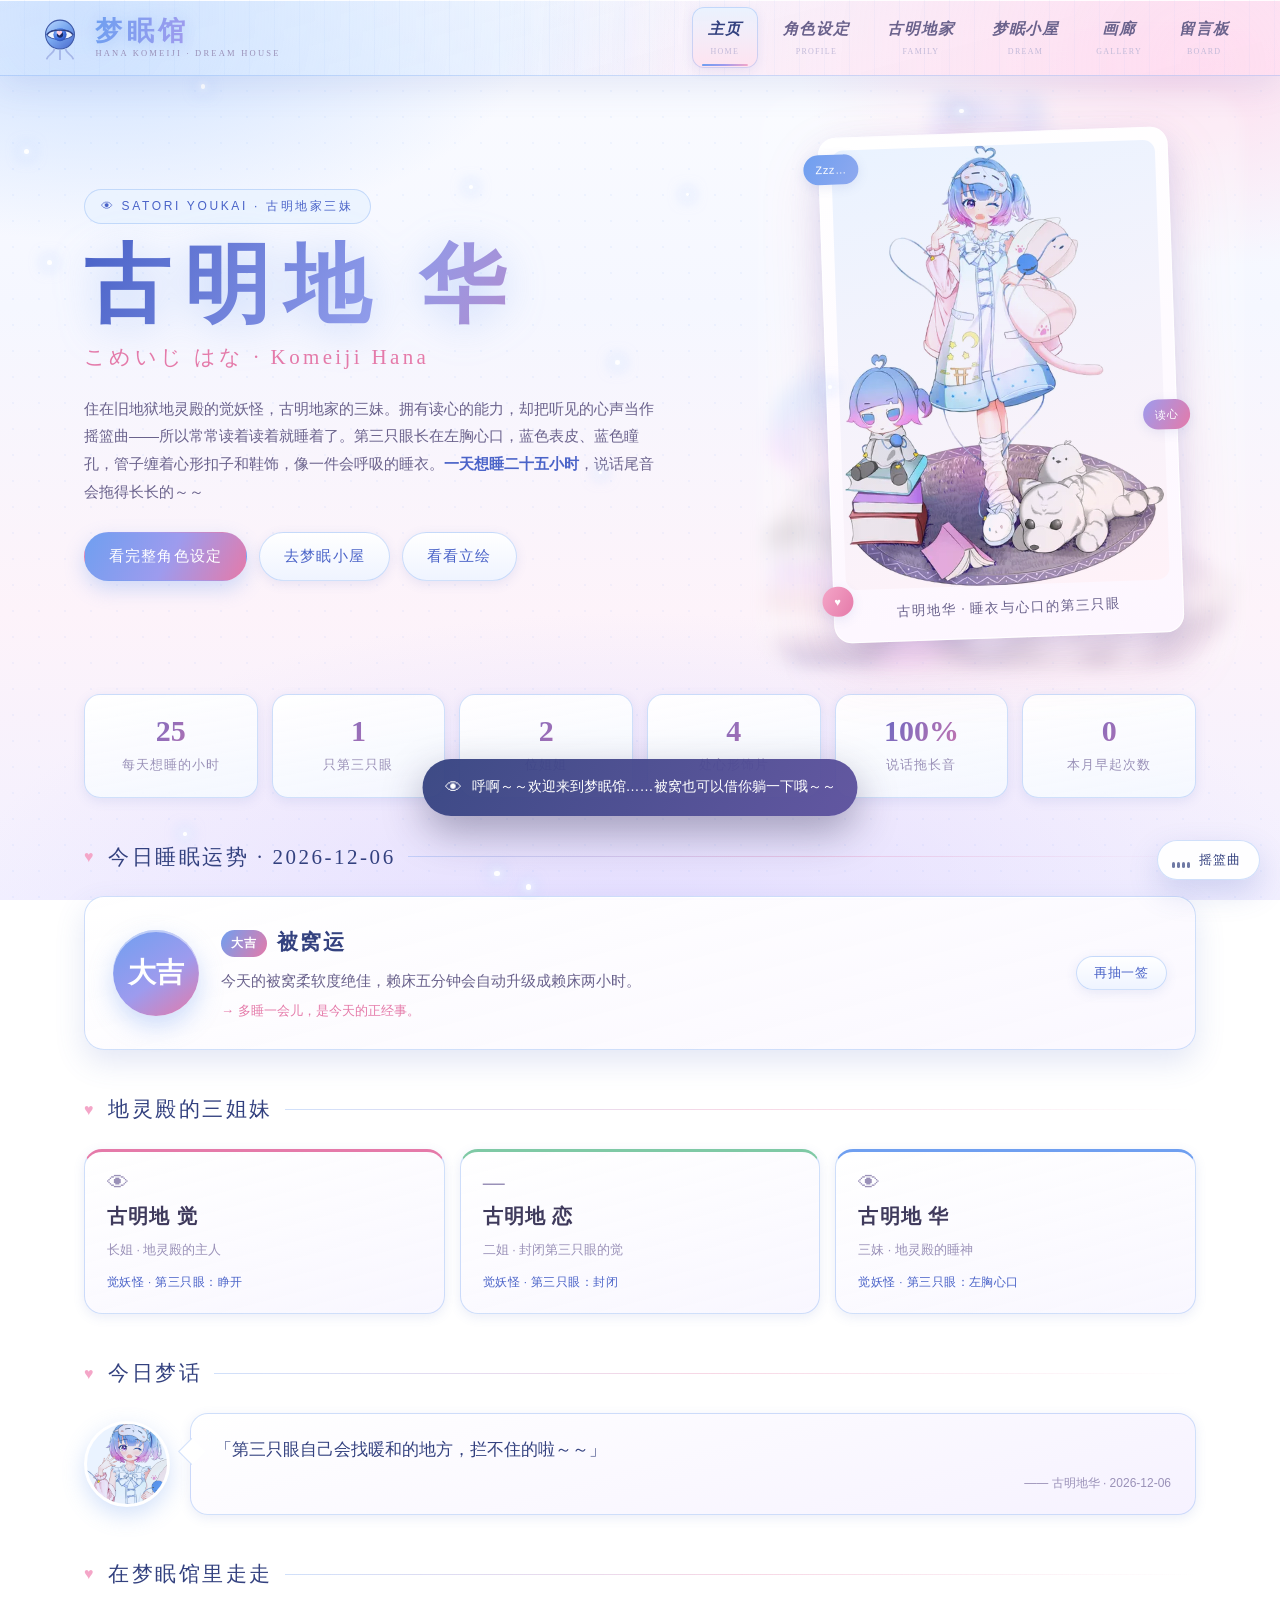
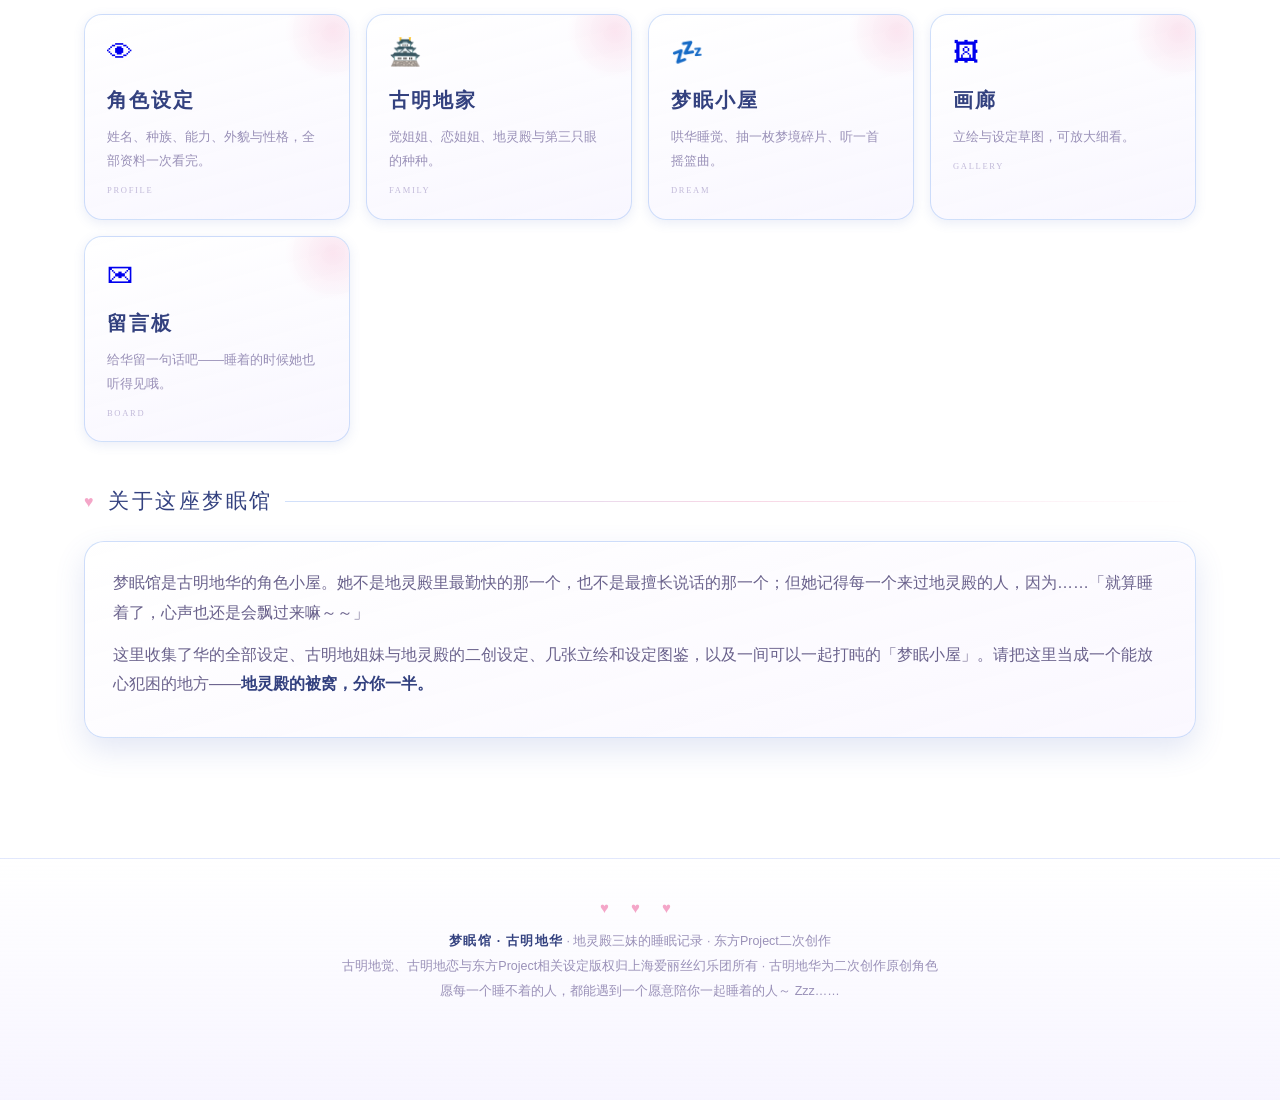
==== index.html @ b23dd714 "部署 梦眠馆 · 古明地华（2026-09-18 01:42:08）" ====
<!DOCTYPE html>
<html lang="zh-CN">
<head>
<meta charset="UTF-8">
<meta name="viewport" content="width=device-width, initial-scale=1.0">
<title>梦眠馆 · 古明地华 | 古明地家三妹的角色小屋</title>
<meta name="description" content="东方Project二次创作 · 古明地华（古明地華 / Komeiji Hana）的角色网站：睡不醒的觉妖怪三妹，读心能力者，第三只眼长在左胸心口。角色设定、古明地姐妹、梦眠小屋、立绘与画廊。">
<meta name="keywords" content="古明地华,古明地華,Komeiji Hana,こめいじ はな,东方Project,古明地觉,古明地恋,地灵殿,觉妖怪,读心,第三只眼,梦眠馆">
<meta property="og:type" content="website">
<meta property="og:site_name" content="梦眠馆 · 古明地华">
<meta property="og:title" content="梦眠馆 · 古明地华 | 睡不醒的觉妖怪三妹">
<meta property="og:description" content="呼啊～～……再睡五分钟嘛～～ 古明地家三妹古明地华的角色小屋，欢迎来一起补觉。">
<meta property="og:image" content="assets/og-cover.png">
<meta name="theme-color" content="#8fb7f5">
<link rel="icon" href="favicon.svg" type="image/svg+xml">
<link rel="alternate icon" href="assets/favicon.png" type="image/png">
<link rel="apple-touch-icon" href="assets/apple-touch-icon.png">
<link rel="stylesheet" href="css/style.css">
</head>
<body>
<div id="fx" aria-hidden="true"></div>

<!-- ================= 顶栏 ================= -->
<header class="hd">
  <a class="hd-brand" href="#/">
    <svg class="hd-eye" viewBox="0 0 64 64" aria-hidden="true">
      <defs>
        <linearGradient id="hdBall" x1="0" y1="0" x2=".85" y2="1">
          <stop offset="0" stop-color="#bcd9ff"/><stop offset=".5" stop-color="#79a8f0"/><stop offset="1" stop-color="#4f6fd0"/>
        </linearGradient>
        <radialGradient id="hdIris" cx=".38" cy=".34" r=".85">
          <stop offset="0" stop-color="#8fc0ff"/><stop offset=".55" stop-color="#3f6fe0"/><stop offset="1" stop-color="#24409a"/>
        </radialGradient>
      </defs>
      <circle cx="32" cy="27" r="21" fill="url(#hdBall)" stroke="#3f5aa8" stroke-width="1.6"/>
      <path d="M12.5 27C18 17.5 46 17.5 51.5 27 46 36.5 18 36.5 12.5 27Z" fill="#eef5ff" stroke="#3f5aa8" stroke-width="1.5"/>
      <circle cx="32" cy="27" r="9.6" fill="url(#hdIris)"/>
      <circle cx="32" cy="27" r="4.6" fill="#182a66"/>
      <path d="M27.4 22.4c1.3-2 3.7-1.1 3.7.7 0-1.8 2.4-2.7 3.7-.7 1.3 2.1-2.2 4.9-3.7 5.9-1.5-1-5-3.8-3.7-5.9z" fill="#ffd0e4"/>
      <path d="M14 26.4C19.5 18.6 44.5 18.6 50 26.4" fill="none" stroke="#2f3f80" stroke-width="2.1" stroke-linecap="round"/>
      <path d="M24 48c-2 8-9 8-11 14M32 50c0 8 0 10 0 14M40 48c2 8 9 8 11 14" fill="none" stroke="#a5b6e8" stroke-width="2.6" stroke-linecap="round"/>
    </svg>
    <span class="hd-title">
      <span class="hd-name">梦眠馆</span>
      <span class="hd-eng">HANA KOMEIJI · DREAM HOUSE</span>
    </span>
  </a>
  <nav class="hd-nav" id="nav">
    <a href="#/" data-r="home"><span class="n-zh">主页</span><span class="n-en">HOME</span></a>
    <a href="#/profile" data-r="profile"><span class="n-zh">角色设定</span><span class="n-en">PROFILE</span></a>
    <a href="#/family" data-r="family"><span class="n-zh">古明地家</span><span class="n-en">FAMILY</span></a>
    <a href="#/dream" data-r="dream"><span class="n-zh">梦眠小屋</span><span class="n-en">DREAM</span></a>
    <a href="#/gallery" data-r="gallery"><span class="n-zh">画廊</span><span class="n-en">GALLERY</span></a>
    <a href="#/board" data-r="board"><span class="n-zh">留言板</span><span class="n-en">BOARD</span></a>
  </nav>
</header>

<!-- ================= 页面 ================= -->
<main class="wrap">
  <noscript>
    <div class="noscript card">
      <h2>梦眠馆 · 古明地华</h2>
      <p>这个网站的页面是用 JavaScript 渲染的，请打开浏览器的 JavaScript 后再来玩。</p>
      <p><b>古明地 华</b>（こめいじ はな · Komeiji Hana）——住在旧地狱地灵殿的觉妖怪，古明地家的三妹。
        种族：觉；能力：读心；第三只眼长在左胸心口，蓝色表皮、蓝色瞳孔；
        性格天然呆、慵懒，说话会拉很长的音～；爱好是睡觉，理想是每天都能睡觉。</p>
      <p>Zzz……网页睡着了，也请把 JavaScript 叫醒它一下～～</p>
    </div>
  </noscript>
  <section class="page" id="pg-home"></section>
  <section class="page" id="pg-profile"></section>
  <section class="page" id="pg-family"></section>
  <section class="page" id="pg-dream"></section>
  <section class="page" id="pg-gallery"></section>
  <section class="page" id="pg-board"></section>
</main>

<!-- ================= 摇篮曲开关 ================= -->
<button class="music-btn" id="music-btn" type="button" aria-label="播放／暂停摇篮曲" title="摇篮曲：给华和华的同好">
  <span class="mb-bars" aria-hidden="true"><i></i><i></i><i></i><i></i></span>
  <span class="mb-txt">摇篮曲</span>
</button>

<!-- ================= 灯箱 ================= -->
<div class="lb" id="lb" role="dialog" aria-modal="true" aria-label="查看图片">
  <button class="lb-x" id="lb-x" aria-label="关闭">✕</button>
  <button class="lb-prev" id="lb-prev" aria-label="上一张">‹</button>
  <button class="lb-next" id="lb-next" aria-label="下一张">›</button>
  <div class="lb-box">
    <div class="lb-stage"><img id="lb-img" alt=""></div>
    <div class="lb-info">
      <b id="lb-title"></b>
      <span id="lb-tag"></span>
      <span id="lb-desc"></span>
    </div>
  </div>
</div>

<!-- ================= 页脚 ================= -->
<footer class="ft">
  <div class="ft-hearts">♥ ♥ ♥</div>
  <b>梦眠馆 · 古明地华</b> · 地灵殿三妹的睡眠记录 · 东方Project二次创作<br>
  古明地觉、古明地恋与东方Project相关设定版权归上海爱丽丝幻乐团所有 · 古明地华为二次创作原创角色<br>
  愿每一个睡不着的人，都能遇到一个愿意陪你一起睡着的人～ Zzz……
</footer>

<script src="js/data.js"></script>
<script src="js/app.js"></script>
</body>
</html>
---- css/style.css ----
/* ============================================================
   梦眠馆 · 古明地华 —— 设计系统
   蓝粉渐变 / 地底夜空 / 心形与第三只眼 / 柔软的睡眠质感
   ============================================================ */

:root {
  --blue: #6f9ff0;
  --blue-light: #cfe0ff;
  --blue-pale: #eaf3ff;
  --blue-deep: #4a63c8;
  --blue-dark: #33417f;
  --pink: #f4a6c8;
  --pink-light: #ffe2ef;
  --pink-pale: #fff2f8;
  --pink-deep: #e57aa9;
  --pink-dark: #b85687;
  --night: #2b2850;
  --night-2: #3a3468;
  --night-3: #4d4688;
  --lav: #efecff;
  --cream: #fffafd;
  --ink: #3f3a5c;
  --ink-2: #6a628c;
  --ink-3: #9a91b8;
  --ink-4: #c2bad9;
  --line: rgba(111, 159, 240, .32);
  --line-pink: rgba(229, 122, 169, .30);
  --line-soft: rgba(111, 159, 240, .16);
  --sh-s: 0 3px 12px rgba(83, 105, 190, .12);
  --sh-m: 0 12px 30px rgba(83, 105, 190, .16);
  --sh-l: 0 22px 54px rgba(83, 105, 190, .22);
  --header-h: 76px;
  --grad: linear-gradient(100deg, var(--blue) 0%, #9d9bee 48%, var(--pink) 100%);
}

* { margin: 0; padding: 0; box-sizing: border-box; }
html { scroll-behavior: smooth; }

body {
  min-height: 100vh;
  color: var(--ink);
  font-family: "Microsoft YaHei", "PingFang SC", "Hiragino Sans GB", "Noto Sans CJK SC", sans-serif;
  line-height: 1.85;
  background:
    radial-gradient(ellipse 55% 40% at 8% 2%, rgba(190, 216, 255, .78), transparent 62%),
    radial-gradient(ellipse 46% 34% at 92% 8%, rgba(255, 205, 228, .62), transparent 64%),
    radial-gradient(ellipse 72% 46% at 50% 102%, rgba(216, 206, 255, .55), transparent 74%),
    linear-gradient(180deg, #fbfcff 0%, #f5f7ff 34%, #fdf3fa 68%, #f2f0ff 100%);
  background-attachment: fixed;
  overflow-x: hidden;
}
body::before {
  content: ''; position: fixed; inset: 0; z-index: 0; pointer-events: none;
  background-image: radial-gradient(rgba(111, 159, 240, .16) 1px, transparent 1.4px);
  background-size: 26px 26px;
  opacity: .45;
}
body.locked { overflow: hidden; }

/* ---------- 背景飘浮元素 ---------- */
#fx { position: fixed; inset: 0; z-index: 6; pointer-events: none; overflow: hidden; }
#fx .fx-h, #fx .fx-z {
  position: absolute; top: -8vh; font-size: var(--s, 12px); line-height: 1;
  animation: fxFall var(--dur, 18s) linear infinite;
  animation-delay: var(--delay, 0s);
  opacity: .75;
}
#fx .fx-h { color: rgba(244, 166, 200, .75); text-shadow: 0 2px 8px rgba(229, 122, 169, .3); }
#fx .fx-z { font-family: "Comic Sans MS", "Segoe UI", cursive; color: rgba(111, 159, 240, .72); font-weight: 700; }
@keyframes fxFall {
  0% { transform: translate(0, -8vh) rotate(0deg); }
  25% { transform: translate(18px, 26vh) rotate(90deg); }
  50% { transform: translate(-14px, 54vh) rotate(180deg); }
  75% { transform: translate(16px, 80vh) rotate(270deg); }
  100% { transform: translate(0, 112vh) rotate(360deg); }
}
#fx .fx-star {
  position: absolute; width: var(--size, 3px); height: var(--size, 3px); border-radius: 50%;
  background: #fff; box-shadow: 0 0 8px 2px rgba(255, 255, 255, .8), 0 0 14px 4px rgba(180, 205, 255, .6);
  animation: twinkle var(--dur, 4s) ease-in-out infinite; animation-delay: var(--delay, 0s);
}
@keyframes twinkle { 0%, 100% { opacity: .15; transform: scale(.7); } 50% { opacity: 1; transform: scale(1.2); } }

/* ============================================================
   顶栏
   ============================================================ */
.hd {
  position: fixed; top: 0; left: 0; right: 0; z-index: 900;
  height: var(--header-h);
  display: flex; align-items: center; justify-content: space-between;
  padding: 0 clamp(16px, 3vw, 44px);
  background:
    radial-gradient(circle at 6% 20%, rgba(190, 216, 255, .75), transparent 52%),
    radial-gradient(circle at 94% 86%, rgba(255, 205, 232, .55), transparent 58%),
    linear-gradient(165deg, rgba(255, 255, 255, .96), rgba(246, 249, 255, .93) 45%, rgba(255, 240, 249, .94));
  backdrop-filter: blur(14px) saturate(1.5);
  -webkit-backdrop-filter: blur(14px) saturate(1.5);
  border-bottom: 1px solid var(--line);
  box-shadow: 0 10px 34px rgba(83, 105, 190, .13), inset 0 1px 0 rgba(255, 255, 255, .9);
  animation: hdIn .7s cubic-bezier(.2, .8, .2, 1) both;
}
@keyframes hdIn { from { opacity: 0; transform: translateY(-18px); } to { opacity: 1; transform: none; } }
.hd::after {
  content: ''; position: absolute; inset: 0; pointer-events: none;
  background: repeating-linear-gradient(90deg, transparent, transparent 24px, rgba(111, 159, 240, .05) 24px, rgba(111, 159, 240, .05) 25px);
}
.hd-brand { position: relative; z-index: 2; display: flex; align-items: center; gap: 13px; text-decoration: none; }
.hd-eye { width: 44px; height: 44px; flex: 0 0 44px; animation: eyeFloat 6.5s ease-in-out infinite; }
@keyframes eyeFloat { 0%, 100% { transform: translateY(0) rotate(-2deg); } 50% { transform: translateY(-4px) rotate(2deg); } }
.hd-title { display: flex; flex-direction: column; line-height: 1.05; }
.hd-name {
  font-family: "STKaiti", "KaiTi", "SimSun", serif;
  font-size: clamp(20px, 2.1vw, 27px); font-weight: 700; letter-spacing: .16em;
  background: var(--grad);
  -webkit-background-clip: text; background-clip: text; -webkit-text-fill-color: transparent;
  filter: drop-shadow(0 2px 8px rgba(111, 159, 240, .35));
  animation: nameGlow 4.4s ease-in-out infinite;
}
@keyframes nameGlow {
  0%, 100% { filter: drop-shadow(0 2px 6px rgba(111, 159, 240, .26)); }
  50% { filter: drop-shadow(0 2px 16px rgba(229, 122, 169, .5)); }
}
.hd-eng { font-family: "Trebuchet MS", "Times New Roman", serif; font-size: 8.5px; letter-spacing: .26em; color: var(--ink-3); margin-top: 4px; }
.hd-nav { position: relative; z-index: 2; display: flex; align-items: center; gap: clamp(2px, 1vw, 14px); }
.hd-nav a {
  position: relative; display: flex; flex-direction: column; align-items: center;
  padding: 8px 12px; min-width: 66px; text-decoration: none; border-radius: 12px;
  transition: all .28s cubic-bezier(.2, .8, .2, 1);
}
.hd-nav a .n-zh { font-family: "STKaiti", "KaiTi", serif; font-style: italic; font-size: 15.5px; font-weight: 700; letter-spacing: .06em; color: var(--ink-2); transition: inherit; }
.hd-nav a .n-en { font-family: "Trebuchet MS", serif; font-size: 8px; letter-spacing: .16em; color: var(--ink-4); margin-top: 1px; transition: inherit; }
.hd-nav a::after {
  content: ''; position: absolute; left: 50%; bottom: 2px; width: 0; height: 2px; border-radius: 2px;
  background: var(--grad); transform: translateX(-50%); transition: width .3s ease;
}
.hd-nav a:hover { background: rgba(234, 243, 255, .75); transform: translateY(-1px); }
.hd-nav a:hover .n-zh { color: var(--blue-deep); }
.hd-nav a:hover::after { width: 62%; }
.hd-nav a.on { background: linear-gradient(180deg, rgba(234, 243, 255, .98), rgba(255, 226, 239, .92)); box-shadow: var(--sh-s), inset 0 0 0 1px var(--line); }
.hd-nav a.on .n-zh { color: var(--blue-dark); }
.hd-nav a.on::after { width: 70%; }

/* ============================================================
   页面容器
   ============================================================ */
.wrap { position: relative; z-index: 5; padding-top: var(--header-h); min-height: 100vh; }
.page { display: none; max-width: 1180px; margin: 0 auto; padding: 40px clamp(16px, 3vw, 34px) 100px; }
.page.on { display: block; animation: pageIn .62s cubic-bezier(.2, .8, .2, 1) both; }
@keyframes pageIn { from { opacity: 0; transform: translateY(22px); } to { opacity: 1; transform: none; } }

.p-title {
  text-align: center; font-family: "STKaiti", "KaiTi", "SimSun", serif;
  font-size: clamp(27px, 3.4vw, 40px); font-weight: 700; letter-spacing: .16em;
  background: var(--grad);
  -webkit-background-clip: text; background-clip: text; -webkit-text-fill-color: transparent;
  filter: drop-shadow(0 3px 12px rgba(111, 159, 240, .3)); margin-bottom: 8px;
}
.p-title::before, .p-title::after { content: '♥'; -webkit-text-fill-color: var(--pink); color: var(--pink); font-size: .55em; vertical-align: .28em; opacity: .9; }
.p-title::before { margin-right: .5em; }
.p-title::after { margin-left: .5em; }
.p-sub { text-align: center; color: var(--ink-3); font-size: 13.5px; letter-spacing: .1em; margin-bottom: 30px; }
.p-sub b { color: var(--pink-deep); font-weight: 700; }

.sec-h {
  display: flex; align-items: center; gap: 12px; margin: 40px 0 20px;
  font-family: "STKaiti", "KaiTi", serif; font-size: 21px; letter-spacing: .12em; color: var(--blue-dark);
}
.sec-h::before { content: '♥'; color: var(--pink); font-size: 16px; }
.sec-h::after { content: ''; flex: 1; height: 1px; background: linear-gradient(90deg, var(--line), var(--line-pink), transparent); }

/* ============================================================
   卡片 / 按钮 / 通用
   ============================================================ */
.card {
  background: linear-gradient(165deg, rgba(255, 255, 255, .96), rgba(250, 247, 255, .9));
  border: 1px solid var(--line); border-radius: 20px;
  box-shadow: var(--sh-m), inset 0 1px 0 rgba(255, 255, 255, .95);
  padding: 26px 28px;
}
.prose p { margin-bottom: 12px; color: var(--ink-2); }
.prose b { color: var(--blue-dark); }
.prose.small { font-size: 13.5px; }
.dots { list-style: none; }
.dots li { position: relative; padding-left: 22px; margin: 7px 0; color: var(--ink-2); }
.dots li::before { content: '·'; position: absolute; left: 6px; top: -1px; color: var(--pink-deep); font-size: 20px; }

.btn {
  display: inline-flex; align-items: center; gap: 8px;
  padding: 10px 24px; border-radius: 999px; cursor: pointer;
  font-family: inherit; font-size: 14.5px; letter-spacing: .08em; text-decoration: none;
  color: var(--blue-deep); background: linear-gradient(180deg, #ffffff, #eff4ff);
  border: 1px solid var(--line); box-shadow: var(--sh-s);
  transition: all .24s cubic-bezier(.2, .8, .2, 1);
}
.btn:hover {
  color: #fff; border-color: var(--blue-deep);
  background: linear-gradient(120deg, var(--blue), #9d9bee 55%, var(--pink-deep));
  box-shadow: 0 10px 24px rgba(111, 159, 240, .38); transform: translateY(-2px);
}
.btn.solid {
  color: #fff; border-color: transparent;
  background: linear-gradient(120deg, var(--blue), #9d9bee 52%, var(--pink-deep));
  box-shadow: 0 8px 20px rgba(111, 159, 240, .32);
}
.btn.solid:hover { box-shadow: 0 14px 30px rgba(229, 122, 169, .42); transform: translateY(-2px); }
.btn.sm { padding: 7px 17px; font-size: 13px; letter-spacing: .06em; }
.btn.ghost { background: rgba(255, 255, 255, .6); color: var(--ink-3); }
.btn:active { transform: translateY(0) scale(.98); }

.empty { text-align: center; color: var(--ink-4); padding: 46px 0; grid-column: 1 / -1; }
.noscript { max-width: 760px; margin: 40px auto; text-align: center; }
.noscript h2 { font-family: "STKaiti", "KaiTi", serif; font-size: 28px; color: var(--blue-dark); margin-bottom: 10px; letter-spacing: .12em; }
.noscript p { color: var(--ink-2); margin: 8px 0; }
.noscript b { color: var(--pink-deep); }

/* ============================================================
   主页 Hero
   ============================================================ */
.hero { display: flex; align-items: center; gap: clamp(24px, 4vw, 56px); padding: 16px 0 30px; }
.hero-txt { flex: 1.1; min-width: 290px; }
.hero-kicker {
  display: inline-flex; align-items: center; gap: 8px;
  font-size: 12px; letter-spacing: .22em; color: var(--blue-deep);
  padding: 5px 16px; border-radius: 999px;
  background: rgba(234, 243, 255, .9); border: 1px solid var(--line); margin-bottom: 16px;
}
.hero h1 {
  font-family: "STKaiti", "KaiTi", "SimSun", serif;
  font-size: clamp(46px, 8vw, 86px); font-weight: 700; letter-spacing: .16em; line-height: 1.05;
  background: linear-gradient(120deg, var(--blue-deep) 0%, #8f9bea 45%, var(--pink-deep) 100%);
  -webkit-background-clip: text; background-clip: text; -webkit-text-fill-color: transparent;
  filter: drop-shadow(0 6px 20px rgba(111, 159, 240, .35));
  animation: heroGlow 4.2s ease-in-out infinite;
}
@keyframes heroGlow {
  0%, 100% { filter: drop-shadow(0 6px 14px rgba(111, 159, 240, .26)); }
  50% { filter: drop-shadow(0 6px 28px rgba(229, 122, 169, .5)); }
}
.hero-sub { margin-top: 8px; font-family: "STKaiti", "KaiTi", serif; font-size: clamp(15px, 1.9vw, 21px); letter-spacing: .16em; color: var(--pink-deep); }
.hero-desc { margin-top: 18px; color: var(--ink-2); font-size: 15px; max-width: 580px; }
.hero-desc em { font-style: normal; color: var(--blue-deep); font-weight: 700; }
.hero-act { margin-top: 26px; display: flex; gap: 12px; flex-wrap: wrap; }
.hero-art { position: relative; flex: .9; min-width: 250px; max-width: 390px; display: flex; justify-content: center; }
.hero-art::before {
  content: ''; position: absolute; inset: -8% -12% -6%; z-index: 0; border-radius: 40px;
  background: url("../assets/hana-backdrop.webp") center / cover no-repeat;
  opacity: .24; filter: blur(7px) saturate(1.15);
}
.hero-art .polaroid { position: relative; z-index: 1; }

.polaroid {
  position: relative; width: 100%; max-width: 350px;
  background: linear-gradient(170deg, #ffffff, #fdf6ff);
  border: 1px solid rgba(255, 255, 255, .9); border-radius: 18px;
  box-shadow: 0 12px 30px rgba(83, 105, 190, .18), 0 26px 60px rgba(229, 122, 169, .18);
  padding: 12px 12px 16px; transform: rotate(-2deg);
  transition: transform .45s cubic-bezier(.2, .8, .2, 1);
}
.polaroid:hover { transform: rotate(0deg) scale(1.02); }
.polaroid-img {
  border-radius: 12px; overflow: hidden; background: linear-gradient(165deg, var(--blue-pale), var(--pink-pale));
  display: flex; justify-content: center;
}
.polaroid-img img {
  display: block; width: 100%; max-height: 440px; object-fit: contain;
  mix-blend-mode: multiply; filter: saturate(1.06) contrast(1.02);
}
.polaroid figcaption { margin-top: 11px; text-align: center; font-family: "STKaiti", "KaiTi", serif; font-size: 13.5px; letter-spacing: .08em; color: var(--ink-2); }
.p-badge {
  position: absolute; font-family: "Trebuchet MS", sans-serif; font-size: 11px; letter-spacing: .06em;
  padding: 5px 12px; border-radius: 999px; color: #fff; box-shadow: var(--sh-s); animation: badgeFloat 4.5s ease-in-out infinite;
}
.p-badge.b1 { top: 16px; left: -16px; background: linear-gradient(120deg, var(--blue), #8fa9ef); }
.p-badge.b2 { top: 54%; right: -14px; background: linear-gradient(120deg, #9d9bee, var(--pink-deep)); animation-delay: -1.5s; }
.p-badge.b3 { bottom: 26px; left: -12px; background: linear-gradient(120deg, var(--pink), var(--pink-deep)); animation-delay: -3s; }
@keyframes badgeFloat { 0%, 100% { transform: translateY(0); } 50% { transform: translateY(-7px); } }

/* ---------- 数据统计 ---------- */
.stats { display: grid; grid-template-columns: repeat(auto-fit, minmax(132px, 1fr)); gap: 14px; margin: 26px 0 10px; }
.stat {
  text-align: center; padding: 18px 10px; border-radius: 16px;
  background: linear-gradient(170deg, rgba(255, 255, 255, .95), rgba(244, 248, 255, .9));
  border: 1px solid var(--line); box-shadow: var(--sh-s); transition: all .3s ease;
}
.stat:hover { transform: translateY(-4px); box-shadow: var(--sh-m); }
.stat b {
  display: block; font-family: "STKaiti", "KaiTi", serif; font-size: 30px; line-height: 1.2;
  background: linear-gradient(120deg, var(--blue-deep), var(--pink-deep));
  -webkit-background-clip: text; background-clip: text; -webkit-text-fill-color: transparent;
}
.stat span { font-size: 12.5px; color: var(--ink-3); letter-spacing: .08em; }

/* ---------- 今日运势 ---------- */
.fortune { display: flex; align-items: center; gap: 22px; flex-wrap: wrap; }
.fortune-lv {
  flex: 0 0 86px; height: 86px; border-radius: 50%; display: flex; align-items: center; justify-content: center;
  font-family: "STKaiti", "KaiTi", serif; font-size: 28px; font-weight: 700; color: #fff;
  background: linear-gradient(145deg, var(--blue), #9d9bee 55%, var(--pink-deep));
  box-shadow: 0 10px 24px rgba(111, 159, 240, .35), inset 0 2px 0 rgba(255, 255, 255, .5);
}
.fortune-body { flex: 1; min-width: 220px; }
.fortune-body h3 { font-family: "STKaiti", "KaiTi", serif; font-size: 21px; color: var(--blue-dark); letter-spacing: .08em; margin-bottom: 6px; }
.f-tag {
  display: inline-block; margin-right: 10px; padding: 2px 10px; border-radius: 999px; font-size: 12px;
  font-family: "Microsoft YaHei", sans-serif; color: #fff; letter-spacing: .1em;
  background: linear-gradient(120deg, var(--blue), var(--pink-deep)); vertical-align: 2px;
}
.fortune-body p { color: var(--ink-2); font-size: 14.5px; }
.fortune-body .f-tip { color: var(--pink-deep); font-size: 13px; margin-top: 4px; }
.fortune.flash { animation: cardFlash .7s ease; }
@keyframes cardFlash { 0% { box-shadow: 0 0 0 0 rgba(229, 122, 169, .55); } 100% { box-shadow: 0 0 0 22px rgba(229, 122, 169, 0); } }

/* ---------- 三姐妹入口 ---------- */
.sisters-row { display: grid; grid-template-columns: repeat(auto-fit, minmax(210px, 1fr)); gap: 15px; }
.sister-mini {
  display: flex; flex-direction: column; gap: 4px; padding: 20px 22px; border-radius: 18px; text-decoration: none;
  background: linear-gradient(165deg, rgba(255, 255, 255, .96), rgba(248, 246, 255, .9));
  border: 1px solid var(--line); box-shadow: var(--sh-s); border-top: 3px solid var(--blue);
  transition: all .3s ease;
}
.sister-mini:hover { transform: translateY(-5px); box-shadow: var(--sh-m); }
.sister-mini.rose { border-top-color: var(--pink-deep); }
.sister-mini.green { border-top-color: #7fc9a5; }
.sister-mini.blue { border-top-color: var(--blue); }
.sister-mini .sm-eye { font-size: 22px; line-height: 1; }
.sister-mini b { font-family: "STKaiti", "KaiTi", serif; font-size: 20px; color: var(--ink); letter-spacing: .06em; }
.sister-mini > span { font-size: 12.5px; color: var(--ink-3); }
.sister-mini em { font-style: normal; font-size: 11.5px; color: var(--blue-deep); letter-spacing: .04em; margin-top: 6px; }

/* ---------- 梦话气泡 ---------- */
.quote-bubble { display: flex; align-items: center; gap: 20px; }
.q-avatar { flex: 0 0 86px; width: 86px; height: 86px; border-radius: 50%; overflow: hidden; border: 3px solid #fff; box-shadow: 0 8px 22px rgba(111, 159, 240, .3); background: var(--blue-pale); }
.q-avatar img { width: 100%; height: 100%; object-fit: cover; mix-blend-mode: multiply; }
.q-text {
  position: relative; flex: 1; padding: 20px 24px; border-radius: 18px;
  background: linear-gradient(165deg, #ffffff, #f6f2ff); border: 1px solid var(--line); box-shadow: var(--sh-s);
}
.q-text::before {
  content: ''; position: absolute; left: -9px; top: 28px; width: 18px; height: 18px;
  background: #ffffff; border-left: 1px solid var(--line); border-bottom: 1px solid var(--line); transform: rotate(45deg);
}
.q-text p { font-family: "STKaiti", "KaiTi", serif; font-size: 17px; color: var(--blue-dark); }
.q-text span { display: block; margin-top: 6px; font-size: 12px; color: var(--ink-3); text-align: right; }

/* ---------- 入口卡片 ---------- */
.entries { display: grid; grid-template-columns: repeat(auto-fit, minmax(215px, 1fr)); gap: 16px; margin-top: 8px; }
.entry {
  position: relative; display: block; padding: 24px 22px 20px; border-radius: 18px; text-decoration: none;
  background: linear-gradient(165deg, rgba(255, 255, 255, .97), rgba(248, 246, 255, .92));
  border: 1px solid var(--line); box-shadow: var(--sh-s); overflow: hidden;
  transition: all .32s cubic-bezier(.2, .8, .2, 1);
}
.entry::before {
  content: ''; position: absolute; right: -34px; top: -34px; width: 100px; height: 100px; border-radius: 50%;
  background: radial-gradient(circle, rgba(244, 166, 200, .28), transparent 68%); transition: transform .4s ease;
}
.entry:hover { transform: translateY(-6px); border-color: var(--line-pink); box-shadow: var(--sh-m); }
.entry:hover::before { transform: scale(1.5); }
.entry .e-ico { font-size: 26px; line-height: 1; }
.entry h3 { margin: 12px 0 6px; font-family: "STKaiti", "KaiTi", serif; font-size: 20px; letter-spacing: .1em; color: var(--blue-dark); }
.entry p { font-size: 13px; color: var(--ink-3); }
.entry .e-en { display: block; margin-top: 10px; font-size: 8.5px; letter-spacing: .2em; color: var(--ink-4); font-family: "Trebuchet MS", serif; }

/* ============================================================
   角色设定
   ============================================================ */
.chara { display: flex; gap: 28px; align-items: flex-start; }
.chara .c-art { flex: 0 0 210px; text-align: center; }
.avatar-frame {
  border-radius: 22px; overflow: hidden; padding: 6px; background: linear-gradient(150deg, var(--blue-light), #fff 45%, var(--pink-light));
  box-shadow: 0 12px 30px rgba(111, 159, 240, .25);
}
.avatar-frame img { display: block; width: 100%; border-radius: 17px; mix-blend-mode: multiply; background: #fff; }
.c-art-note { margin-top: 10px; font-family: "STKaiti", "KaiTi", serif; color: var(--pink-deep); font-size: 14px; letter-spacing: .1em; }
.chara .c-body { flex: 1; min-width: 0; }
.chara-hd { display: flex; align-items: baseline; gap: 12px; flex-wrap: wrap; margin-bottom: 14px; }
.chara-hd h3 { font-family: "STKaiti", "KaiTi", serif; font-size: 30px; letter-spacing: .12em; color: var(--blue-dark); }
.chara-hd .c-alias { font-size: 12.5px; color: var(--ink-3); letter-spacing: .06em; }
.attrs { display: grid; grid-template-columns: repeat(auto-fit, minmax(240px, 1fr)); gap: 2px 26px; }
.attr { display: flex; gap: 10px; align-items: baseline; padding: 7px 0; border-bottom: 1px dashed var(--line-soft); font-size: 14px; }
.attr .k { flex: 0 0 66px; color: var(--blue-deep); letter-spacing: .06em; font-weight: 700; }
.attr .v { color: var(--ink); }

.appear-grid { display: grid; grid-template-columns: repeat(auto-fit, minmax(238px, 1fr)); gap: 15px; }
.appear { padding: 22px; }
.appear .a-ico { font-size: 24px; }
.appear h4 { margin: 10px 0 6px; font-family: "STKaiti", "KaiTi", serif; font-size: 18.5px; letter-spacing: .08em; color: var(--blue-dark); }
.appear p { font-size: 13.5px; color: var(--ink-2); }

.ability { display: flex; gap: 0; padding: 0; overflow: hidden; }
.ab-left {
  flex: 0 0 250px; padding: 30px 24px; text-align: center; color: #fff;
  background: linear-gradient(165deg, var(--night), var(--night-2) 60%, #5a4f96);
}
.ab-eye { font-size: 44px; line-height: 1; filter: drop-shadow(0 0 16px rgba(143, 183, 245, .8)); animation: eyeFloat 5s ease-in-out infinite; }
.ab-left h3 { font-family: "STKaiti", "KaiTi", serif; font-size: 28px; letter-spacing: .2em; margin: 10px 0 4px; }
.ab-sub { font-size: 12px; color: rgba(255, 255, 255, .72); letter-spacing: .08em; }
.ab-right { flex: 1; padding: 28px 30px; }
.ab-right p { color: var(--ink-2); font-size: 14px; margin-bottom: 10px; }
.ab-right b { color: var(--pink-deep); }
.mind-out {
  margin-top: 14px; padding: 14px 18px; border-radius: 14px; font-size: 14.5px; color: var(--blue-dark);
  background: linear-gradient(120deg, var(--blue-pale), var(--pink-pale)); border: 1px dashed var(--line);
}
.mind-out.flash { animation: softFlash .8s ease; }
@keyframes softFlash { 0% { background: #fff5fb; transform: scale(1.01); } 100% { background: linear-gradient(120deg, var(--blue-pale), var(--pink-pale)); transform: none; } }

.traits { display: grid; grid-template-columns: repeat(auto-fit, minmax(280px, 1fr)); gap: 18px 30px; }
.t-line { display: flex; justify-content: space-between; align-items: baseline; font-size: 14px; }
.t-line b { color: var(--ink); font-weight: 700; letter-spacing: .06em; }
.t-line span { font-family: "Trebuchet MS", sans-serif; color: var(--pink-deep); font-weight: 700; }
.t-bar { height: 10px; border-radius: 999px; background: rgba(111, 159, 240, .14); overflow: hidden; margin: 5px 0 4px; }
.t-bar i { display: block; height: 100%; width: var(--w, 50%); border-radius: 999px; background: linear-gradient(90deg, var(--blue), #9d9bee 55%, var(--pink)); animation: barIn 1.2s cubic-bezier(.2, .8, .2, 1) both; }
@keyframes barIn { from { width: 0; } }
.trait small { color: var(--ink-4); font-size: 11.5px; }

.quotes-grid { display: grid; grid-template-columns: repeat(auto-fit, minmax(260px, 1fr)); gap: 13px; }
.quote-item {
  padding: 16px 20px; border-radius: 16px; font-family: "STKaiti", "KaiTi", serif; font-size: 15.5px;
  color: var(--blue-dark); background: linear-gradient(160deg, #ffffff, #f7f3ff);
  border: 1px solid var(--line); box-shadow: var(--sh-s); transition: all .3s ease;
}
.quote-item:hover { transform: translateY(-3px) rotate(-.4deg); border-color: var(--line-pink); }

.two-col { display: grid; grid-template-columns: repeat(auto-fit, minmax(280px, 1fr)); gap: 16px; }
.two-col h3 { font-family: "STKaiti", "KaiTi", serif; font-size: 20px; letter-spacing: .1em; margin-bottom: 10px; }
.two-col ul { list-style: none; }
.two-col li { position: relative; padding: 5px 0 5px 22px; font-size: 13.8px; color: var(--ink-2); }
.like h3 { color: var(--pink-deep); }
.like li::before { content: '♥'; position: absolute; left: 2px; color: var(--pink); font-size: 12px; }
.dislike h3 { color: var(--blue-deep); }
.dislike li::before { content: '×'; position: absolute; left: 4px; color: var(--blue); font-weight: 700; }
.lore h3 { color: var(--blue-dark); }
.lore p { color: var(--ink-2); font-size: 14px; margin-bottom: 10px; }
.lore b { color: var(--blue-deep); }

/* ============================================================
   古明地家
   ============================================================ */
.ftree { padding: 30px 26px 22px; text-align: center; }
.ftree-row { display: flex; align-items: center; justify-content: center; gap: 0; flex-wrap: wrap; }
.ftree-node {
  display: flex; flex-direction: column; align-items: center; gap: 3px; min-width: 176px;
  padding: 18px 16px; border-radius: 18px; text-decoration: none;
  background: linear-gradient(165deg, #ffffff, #f6f3ff); border: 1px solid var(--line); box-shadow: var(--sh-s);
  transition: all .3s ease;
}
.ftree-node:hover { transform: translateY(-5px) scale(1.02); box-shadow: var(--sh-m); }
.ftree-node.rose { border-top: 3px solid var(--pink-deep); }
.ftree-node.green { border-top: 3px solid #7fc9a5; }
.ftree-node.blue { border-top: 3px solid var(--blue); }
.ftree-node .fn-eye { font-size: 24px; }
.ftree-node b { font-family: "STKaiti", "KaiTi", serif; font-size: 19px; color: var(--ink); }
.ftree-node small { font-size: 11.5px; color: var(--ink-3); }
.ftree-link { flex: 0 0 34px; height: 2px; background: linear-gradient(90deg, var(--line), var(--line-pink)); }
.ftree-cap { margin-top: 18px; font-size: 12.5px; color: var(--ink-3); letter-spacing: .1em; }

.sister-card { margin-bottom: 16px; border-left: 4px solid var(--blue); }
.sister-card.rose { border-left-color: var(--pink-deep); }
.sister-card.green { border-left-color: #7fc9a5; }
.sc-head { display: flex; align-items: center; gap: 16px; }
.sc-eye {
  flex: 0 0 58px; width: 58px; height: 58px; border-radius: 50%; display: flex; align-items: center; justify-content: center;
  font-size: 26px; background: linear-gradient(150deg, var(--blue-pale), var(--pink-pale)); box-shadow: inset 0 0 0 1px var(--line);
}
.sister-card.rose .sc-eye { background: linear-gradient(150deg, var(--pink-pale), #ffe9f3); }
.sister-card.green .sc-eye { background: linear-gradient(150deg, #e9fbf2, #eef9ff); }
.sc-head h3 { font-family: "STKaiti", "KaiTi", serif; font-size: 25px; letter-spacing: .1em; color: var(--ink); }
.sc-head h3 small { margin-left: 10px; font-size: 12.5px; color: var(--ink-3); font-weight: 400; letter-spacing: .04em; }
.sc-role { font-size: 12.5px; color: var(--blue-deep); letter-spacing: .06em; }
.sc-tags { display: flex; flex-wrap: wrap; gap: 8px; margin: 14px 0 10px; }
.sc-tags span { font-size: 11.5px; padding: 3px 12px; border-radius: 999px; color: var(--blue-dark); background: rgba(234, 243, 255, .9); border: 1px solid var(--line); }
.sc-intro { color: var(--ink-2); font-size: 14.2px; }
.sc-note { margin-top: 10px; padding: 11px 16px; border-radius: 12px; font-family: "STKaiti", "KaiTi", serif; font-size: 14.5px; color: var(--pink-dark); background: linear-gradient(120deg, var(--pink-pale), var(--blue-pale)); }

.compare { padding: 0; overflow-x: auto; }
.cmp-row { display: grid; grid-template-columns: 1.1fr 1.35fr 1.35fr 1.35fr; min-width: 720px; border-bottom: 1px dashed var(--line-soft); }
.cmp-row:last-child { border-bottom: none; }
.cmp-row > * { padding: 13px 16px; font-size: 13.5px; color: var(--ink-2); border-right: 1px dashed var(--line-soft); }
.cmp-row > *:last-child { border-right: none; }
.cmp-head { background: linear-gradient(120deg, var(--blue-pale), var(--pink-pale)); }
.cmp-head b { font-family: "STKaiti", "KaiTi", serif; font-size: 17px; text-align: center; }
.cmp-head b.rose { color: var(--pink-deep); }
.cmp-head b.green { color: #4f9d7c; }
.cmp-head b.blue { color: var(--blue-deep); }
.cmp-k { color: var(--ink); font-weight: 700; background: rgba(248, 246, 255, .7); }

.timeline { position: relative; }
.timeline::before { content: ''; position: absolute; left: 15px; top: 8px; bottom: 8px; width: 2px; background: linear-gradient(180deg, var(--blue-light), var(--pink-light)); }
.tl-item { position: relative; margin: 0 0 14px 46px; padding: 20px 24px; }
.tl-item::before {
  content: '♥'; position: absolute; left: -38px; top: 22px; width: 22px; height: 22px; border-radius: 50%;
  display: flex; align-items: center; justify-content: center; font-size: 11px; color: #fff;
  background: linear-gradient(135deg, var(--blue), var(--pink)); box-shadow: 0 0 0 4px #f6f3ff;
}
.tl-time { font-size: 11.5px; letter-spacing: .1em; color: var(--pink-deep); }
.tl-item h4 { font-family: "STKaiti", "KaiTi", serif; font-size: 19px; color: var(--blue-dark); margin: 3px 0 6px; }
.tl-item p { font-size: 13.8px; color: var(--ink-2); }

.canon-note { margin-top: 18px; font-size: 12.5px; color: var(--ink-3); background: rgba(250, 248, 255, .8); }
.canon-note b { color: var(--blue-deep); }

/* ============================================================
   梦眠小屋
   ============================================================ */
.night {
  position: relative; display: flex; align-items: center; gap: 28px; overflow: hidden;
  padding: 34px 34px; color: #eef; border: 1px solid rgba(255, 255, 255, .16);
  background: linear-gradient(160deg, var(--night) 0%, var(--night-2) 52%, #5b4f9c 100%);
  box-shadow: 0 24px 56px rgba(43, 40, 80, .38), inset 0 1px 0 rgba(255, 255, 255, .14);
  transition: filter .8s ease;
}
.night.asleep { filter: brightness(.92) saturate(.95); }
.night-sky { position: absolute; inset: 0; pointer-events: none; }
.night-sky .moon { position: absolute; right: 8%; top: 12%; font-size: 42px; filter: drop-shadow(0 0 18px rgba(255, 240, 190, .75)); animation: badgeFloat 6s ease-in-out infinite; }
.night-sky .st { position: absolute; color: #fff; opacity: .8; animation: twinkle 4s ease-in-out infinite; }
.night-sky .s1 { left: 8%; top: 18%; } .night-sky .s2 { left: 22%; top: 8%; animation-delay: -1s; }
.night-sky .s3 { left: 46%; top: 14%; animation-delay: -2s; } .night-sky .s4 { left: 12%; top: 62%; animation-delay: -1.6s; }
.night-sky .s5 { left: 88%; top: 68%; animation-delay: -2.6s; }

.bed { position: relative; flex: 0 0 260px; height: 250px; display: flex; align-items: flex-end; justify-content: center; }
.bed-hana { position: relative; width: 190px; height: 190px; border-radius: 48% 48% 44% 44%; overflow: hidden; background: linear-gradient(165deg, #cfe0ff, #ffe2ef); box-shadow: 0 14px 34px rgba(0, 0, 0, .28); }
.bed-hana img { width: 100%; height: 100%; object-fit: cover; mix-blend-mode: multiply; opacity: .96; }
.bed-cover {
  position: absolute; left: 0; right: 0; bottom: 0; height: 92px;
  background: linear-gradient(180deg, rgba(255, 226, 239, .96), rgba(206, 224, 255, .96));
  border-radius: 30px 30px 22px 22px; box-shadow: 0 -8px 24px rgba(255, 255, 255, .25) inset;
}
.zzz { position: absolute; font-family: "Comic Sans MS", cursive; font-weight: 700; color: #dbe6ff; text-shadow: 0 0 12px rgba(190, 215, 255, .9); }
.zzz.z1 { right: 38px; top: 24px; font-size: 18px; animation: zfloat 3.2s ease-in-out infinite; }
.zzz.z2 { right: 16px; top: 0; font-size: 24px; animation: zfloat 3.2s ease-in-out infinite -1.1s; }
.zzz.z3 { right: -6px; top: -26px; font-size: 30px; animation: zfloat 3.2s ease-in-out infinite -2.2s; }
@keyframes zfloat { 0%, 100% { transform: translateY(0) rotate(-6deg); opacity: .45; } 50% { transform: translateY(-12px) rotate(6deg); opacity: 1; } }

.night-side { position: relative; z-index: 2; flex: 1; min-width: 0; }
.night-side h3 { font-family: "STKaiti", "KaiTi", serif; font-size: 24px; letter-spacing: .1em; margin-bottom: 8px; }
.night-line { min-height: 3.2em; font-size: 15px; color: #dfe6ff; }
.sleep-bar { height: 12px; border-radius: 999px; margin: 14px 0 6px; background: rgba(255, 255, 255, .16); overflow: hidden; }
.sleep-bar i { display: block; height: 100%; width: var(--w, 0%); border-radius: 999px; background: linear-gradient(90deg, #8fb7f5, #b9a6f0 55%, #f4a6c8); box-shadow: 0 0 14px rgba(244, 166, 200, .7); transition: width .8s cubic-bezier(.2, .8, .2, 1); }
.sleep-count { font-size: 13px; color: rgba(255, 255, 255, .8); }
.sleep-count b { color: #ffd9e9; font-size: 16px; }
.night-btns { display: flex; flex-wrap: wrap; gap: 9px; margin-top: 16px; }
.night .btn { color: #eaf0ff; background: rgba(255, 255, 255, .12); border-color: rgba(255, 255, 255, .28); box-shadow: none; }
.night .btn:hover { color: #fff; background: linear-gradient(120deg, rgba(143, 183, 245, .9), rgba(244, 166, 200, .9)); border-color: transparent; }
.night .btn.ghost { color: rgba(255, 255, 255, .6); background: transparent; }

.dream-grid { display: grid; grid-template-columns: repeat(auto-fit, minmax(280px, 1fr)); gap: 16px; margin-top: 20px; }
.dream-grid h3 { font-family: "STKaiti", "KaiTi", serif; font-size: 20px; letter-spacing: .08em; color: var(--blue-dark); margin-bottom: 8px; }
.dd-tip { font-size: 12.5px; color: var(--ink-3); margin-bottom: 14px; }
.dream-bubble {
  display: block; width: 132px; height: 132px; margin: 4px auto 14px; border: none; cursor: pointer; border-radius: 50%;
  font-family: "STKaiti", "KaiTi", serif; font-size: 15px; color: var(--blue-dark); letter-spacing: .06em;
  background: radial-gradient(circle at 34% 28%, #ffffff, #e4ecff 45%, #c3d4f7 100%);
  box-shadow: 0 12px 30px rgba(111, 159, 240, .32), inset -8px -10px 22px rgba(111, 159, 240, .18), inset 8px 10px 22px rgba(255, 255, 255, .9);
  transition: all .3s cubic-bezier(.2, .8, .2, 1);
}
.dream-bubble:hover { transform: translateY(-5px) scale(1.04); box-shadow: 0 20px 40px rgba(229, 122, 169, .35), inset -8px -10px 22px rgba(229, 122, 169, .16), inset 8px 10px 22px rgba(255, 255, 255, .9); }
.dream-text, .calc-out, .sheep-line {
  min-height: 4.4em; padding: 14px 18px; border-radius: 14px; font-size: 14px; color: var(--blue-dark);
  background: linear-gradient(120deg, var(--blue-pale), var(--pink-pale)); border: 1px dashed var(--line);
}
.dream-text.flash, .calc-out.flash { animation: softFlash .8s ease; }
.sheep-num { text-align: center; margin: 6px 0 12px; }
.sheep-num b {
  font-family: "Trebuchet MS", sans-serif; font-size: 46px; line-height: 1;
  background: linear-gradient(120deg, var(--blue-deep), var(--pink-deep));
  -webkit-background-clip: text; background-clip: text; -webkit-text-fill-color: transparent;
}
.sheep-num span { display: block; font-size: 12px; color: var(--ink-3); letter-spacing: .12em; }
.sheep-card .btn { margin: 0 6px 10px 0; }
.sheep-line { margin-top: 6px; }
.calc-row { display: flex; gap: 12px; flex-wrap: wrap; margin-bottom: 14px; }
.calc-row label { display: flex; flex-direction: column; gap: 4px; font-size: 12.5px; color: var(--ink-3); letter-spacing: .08em; }
.calc-row input {
  font-family: inherit; font-size: 14px; color: var(--ink); padding: 8px 12px; border-radius: 10px;
  border: 1px solid var(--line); background: #fff; outline: none;
}
.calc-row input:focus { border-color: var(--pink); box-shadow: 0 0 0 3px rgba(244, 166, 200, .25); }
.calc-out { margin-top: 12px; }
.tips { margin-top: 20px; }
.tips h3 { font-family: "STKaiti", "KaiTi", serif; font-size: 20px; color: var(--blue-dark); margin-bottom: 8px; }

/* ============================================================
   画廊 / 灯箱
   ============================================================ */
.filters { display: flex; justify-content: center; gap: 9px; flex-wrap: wrap; margin-bottom: 24px; }
.filters button {
  cursor: pointer; font-family: inherit; font-size: 13.5px; letter-spacing: .1em;
  padding: 7px 20px; border-radius: 999px; color: var(--ink-2);
  background: rgba(255, 255, 255, .8); border: 1px solid var(--line); box-shadow: var(--sh-s);
  transition: all .26s ease;
}
.filters button:hover { color: var(--blue-deep); border-color: var(--blue); transform: translateY(-1px); }
.filters button.on { color: #fff; border-color: transparent; background: linear-gradient(120deg, var(--blue), #9d9bee 55%, var(--pink-deep)); box-shadow: 0 8px 18px rgba(111, 159, 240, .32); }

.grid-g { display: grid; grid-template-columns: repeat(auto-fill, minmax(190px, 1fr)); gap: 16px; }
.grid-g.few { grid-template-columns: repeat(auto-fit, minmax(230px, 320px)); justify-content: center; }
.shard {
  position: relative; margin: 0; border-radius: 18px; overflow: hidden; cursor: pointer;
  background: linear-gradient(165deg, #ffffff, #f4f1ff); border: 1px solid var(--line);
  box-shadow: var(--sh-s); transition: all .4s cubic-bezier(.2, .8, .2, 1);
}
.shard img { display: block; width: 100%; aspect-ratio: 3 / 4.1; object-fit: contain; background: linear-gradient(160deg, var(--blue-pale), var(--pink-pale)); transition: transform .55s ease; }
.shard .s-meta {
  position: absolute; left: 0; right: 0; bottom: 0; display: flex; justify-content: space-between; gap: 8px;
  padding: 22px 14px 10px; font-size: 12px; color: #fff;
  background: linear-gradient(180deg, transparent, rgba(43, 40, 80, .82));
}
.shard .s-no { font-family: "STKaiti", "KaiTi", serif; }
.shard:hover { transform: translateY(-6px) rotate(-.5deg); box-shadow: var(--sh-m); border-color: var(--line-pink); }
.shard:hover img { transform: scale(1.05); }
.shard:focus-visible { outline: 3px solid var(--pink); outline-offset: 2px; }

.lb {
  position: fixed; inset: 0; z-index: 1000; display: none; align-items: center; justify-content: center;
  background: rgba(30, 27, 58, .88); backdrop-filter: blur(10px); -webkit-backdrop-filter: blur(10px);
}
.lb.on { display: flex; animation: lbIn .3s ease both; }
@keyframes lbIn { from { opacity: 0; } to { opacity: 1; } }
.lb-box { width: min(92vw, 1000px); max-height: 92vh; display: flex; flex-direction: column; align-items: center; }
.lb-stage {
  max-width: 100%; max-height: 76vh; border-radius: 18px; overflow: hidden; background: #fff;
  box-shadow: 0 30px 80px rgba(0, 0, 0, .5); display: flex; align-items: center; justify-content: center;
}
.lb-stage img { display: block; max-width: 100%; max-height: 76vh; object-fit: contain; background: #fff; }
.lb-info {
  max-width: 100%; margin-top: 14px; padding: 12px 22px; border-radius: 999px;
  display: flex; align-items: center; gap: 14px; flex-wrap: wrap; justify-content: center;
  color: #e9e5ff; font-size: 13px; background: rgba(255, 255, 255, .12); border: 1px solid rgba(255, 255, 255, .2);
}
.lb-info b { font-family: "STKaiti", "KaiTi", serif; font-size: 16px; color: #fff; letter-spacing: .06em; }
.lb-info span:first-of-type { padding: 2px 10px; border-radius: 999px; background: linear-gradient(120deg, var(--blue), var(--pink-deep)); color: #fff; }
.lb-x, .lb-prev, .lb-next {
  position: fixed; z-index: 1002; cursor: pointer; border: none; color: #fff; font-family: inherit;
  width: 48px; height: 48px; border-radius: 50%; font-size: 22px; line-height: 1;
  background: rgba(255, 255, 255, .14); border: 1px solid rgba(255, 255, 255, .24);
  transition: all .25s ease;
}
.lb-x { top: 22px; right: 26px; font-size: 18px; }
.lb-prev { left: 20px; top: 50%; transform: translateY(-50%); }
.lb-next { right: 20px; top: 50%; transform: translateY(-50%); }
.lb-x:hover, .lb-prev:hover, .lb-next:hover { background: linear-gradient(120deg, var(--blue), var(--pink-deep)); transform: translateY(-50%) scale(1.06); }
.lb-x:hover { transform: scale(1.06); }

/* ============================================================
   留言板
   ============================================================ */
.board { padding: 0; overflow: hidden; }
.mb-form { padding: 24px 26px; border-bottom: 1px solid var(--line-soft); background: linear-gradient(160deg, rgba(234, 243, 255, .7), rgba(255, 242, 248, .7)); }
.mb-nick, .mb-text {
  width: 100%; font-family: inherit; font-size: 14.5px; color: var(--ink);
  padding: 11px 15px; border-radius: 12px; border: 1px solid var(--line); background: rgba(255, 255, 255, .95); outline: none;
  margin-bottom: 10px; resize: vertical;
}
.mb-nick { max-width: 300px; }
.mb-nick:focus, .mb-text:focus { border-color: var(--pink); box-shadow: 0 0 0 3px rgba(244, 166, 200, .22); }
.mb-actions { display: flex; align-items: center; gap: 10px; flex-wrap: wrap; }
.mb-count { flex: 1; font-size: 12px; color: var(--ink-3); }
.mb-note { margin-top: 10px; font-size: 11.5px; color: var(--ink-4); }
.mb-list { padding: 8px 26px 20px; }
.mb-item { display: flex; gap: 14px; padding: 18px 0; border-bottom: 1px dashed var(--line-soft); }
.mb-item:last-child { border-bottom: none; }
.mb-av {
  flex: 0 0 46px; width: 46px; height: 46px; border-radius: 50%; color: #fff;
  display: flex; align-items: center; justify-content: center; font-size: 19px;
  font-family: "STKaiti", "KaiTi", serif; box-shadow: 0 6px 16px rgba(83, 105, 190, .22);
}
.mb-body { flex: 1; min-width: 0; }
.mb-top { display: flex; align-items: center; gap: 9px; flex-wrap: wrap; }
.mb-top b { font-size: 14.5px; color: var(--blue-dark); }
.mb-role, .mb-preset { font-size: 11px; padding: 1px 9px; border-radius: 999px; background: rgba(111, 159, 240, .14); color: var(--blue-deep); }
.mb-preset { margin-left: auto; background: rgba(244, 166, 200, .18); color: var(--pink-dark); }
.mb-preset.mine { background: rgba(127, 201, 165, .18); color: #3f8a69; }
.mb-top time { font-size: 11.5px; color: var(--ink-4); }
.mb-body p { margin-top: 7px; font-size: 14px; color: var(--ink-2); }
.mb-item.preset { background: linear-gradient(90deg, rgba(234, 243, 255, .35), transparent); }

/* ============================================================
   摇篮曲按钮 / 提示 / 飘字 / 页脚
   ============================================================ */
.music-btn {
  position: fixed; right: 20px; bottom: 20px; z-index: 950; cursor: pointer;
  display: flex; align-items: center; gap: 9px; padding: 10px 18px 10px 14px; border-radius: 999px;
  font-family: inherit; font-size: 13px; letter-spacing: .08em; color: var(--blue-dark);
  background: rgba(255, 255, 255, .92); border: 1px solid var(--line);
  box-shadow: 0 12px 30px rgba(83, 105, 190, .22); transition: all .3s ease;
}
.music-btn:hover { transform: translateY(-3px); box-shadow: 0 18px 38px rgba(229, 122, 169, .32); }
.music-btn.playing { color: #fff; border-color: transparent; background: linear-gradient(120deg, var(--blue), #9d9bee 55%, var(--pink-deep)); }
.mb-bars { display: inline-flex; align-items: flex-end; gap: 2px; height: 15px; }
.mb-bars i { width: 3px; height: 6px; border-radius: 2px; background: currentColor; opacity: .7; }
.music-btn.playing .mb-bars i { animation: bars .9s ease-in-out infinite; }
.music-btn.playing .mb-bars i:nth-child(2) { animation-delay: .15s; }
.music-btn.playing .mb-bars i:nth-child(3) { animation-delay: .3s; }
.music-btn.playing .mb-bars i:nth-child(4) { animation-delay: .45s; }
@keyframes bars { 0%, 100% { height: 5px; } 50% { height: 15px; } }

.toast {
  position: fixed; left: 50%; bottom: 84px; z-index: 960; transform: translate(-50%, 20px);
  display: flex; align-items: center; gap: 10px; max-width: min(88vw, 560px);
  padding: 13px 22px; border-radius: 999px; font-size: 14px; color: #fff;
  background: linear-gradient(120deg, rgba(51, 65, 127, .95), rgba(91, 79, 156, .95));
  box-shadow: 0 16px 40px rgba(43, 40, 80, .38); opacity: 0; pointer-events: none;
  transition: all .4s cubic-bezier(.2, .8, .2, 1);
}
.toast.on { opacity: 1; transform: translate(-50%, 0); }
.toast-eye { font-size: 17px; animation: eyeFloat 3s ease-in-out infinite; }

.pop {
  position: fixed; z-index: 980; pointer-events: none; font-size: 20px; transform: translate(-50%, -50%);
  animation: popUp 1.6s ease-out forwards; filter: drop-shadow(0 3px 8px rgba(111, 159, 240, .5));
}
.pop-soft { font-size: 24px; }
.pop-eye { font-size: 26px; }
.pop-sheep { font-size: 24px; }
@keyframes popUp {
  0% { opacity: 0; transform: translate(-50%, -50%) scale(.5); }
  25% { opacity: 1; transform: translate(-50%, -70%) scale(1.15); }
  100% { opacity: 0; transform: translate(-50%, -170%) scale(.9); }
}

.ft {
  position: relative; z-index: 5; margin-top: 20px; padding: 34px 20px 96px;
  text-align: center; font-size: 12.5px; color: var(--ink-3); line-height: 2;
  border-top: 1px solid var(--line-soft); background: linear-gradient(180deg, transparent, rgba(244, 241, 255, .7));
}
.ft b { color: var(--blue-dark); letter-spacing: .1em; }
.ft-hearts { font-size: 15px; color: var(--pink); letter-spacing: .6em; margin-bottom: 6px; animation: eyeFloat 5s ease-in-out infinite; }

/* ============================================================
   响应式
   ============================================================ */
@media (max-width: 960px) {
  .ability { flex-direction: column; }
  .ab-left { flex: 0 0 auto; }
}
@media (max-width: 860px) {
  :root { --header-h: 120px; }
  .hd { flex-direction: column; justify-content: center; gap: 4px; padding: 8px 10px; }
  .hd-eye { width: 32px; height: 32px; flex-basis: 32px; }
  .hd-name { font-size: 20px; }
  .hd-eng { font-size: 7px; letter-spacing: .2em; }
  .hd-nav { width: 100%; justify-content: center; flex-wrap: wrap; gap: 1px; }
  .hd-nav a { min-width: 52px; padding: 4px 7px; }
  .hd-nav a .n-zh { font-size: 12.5px; }
  .hd-nav a .n-en { display: none; }

  .hero { flex-direction: column-reverse; gap: 26px; }
  .hero-art { max-width: 320px; }
  .chara { flex-direction: column; align-items: center; }
  .chara .c-art { flex: 0 0 auto; width: 200px; }
  .night { flex-direction: column; text-align: center; }
  .night-btns { justify-content: center; }
  .bed { flex: 0 0 auto; }
  .quote-bubble { flex-direction: column; text-align: center; }
  .q-text::before { display: none; }
  .q-text span { text-align: center; }
  .ftree-link { flex-basis: 14px; }
  .ftree-node { min-width: 150px; }
  .lb-prev { left: 8px; } .lb-next { right: 8px; }
  .lb-info { border-radius: 18px; }
}
@media (max-width: 560px) {
  :root { --header-h: 116px; }
  .hd-nav a { min-width: 46px; padding: 3px 5px; }
  .hd-nav a .n-zh { font-size: 12px; }
  .page { padding-top: 26px; }
  .attrs { grid-template-columns: 1fr; }
  .attr .k { flex-basis: 60px; }
  .grid-g { grid-template-columns: repeat(auto-fill, minmax(150px, 1fr)); gap: 12px; }
  .mb-form, .mb-list { padding-left: 16px; padding-right: 16px; }
  .mb-nick { max-width: 100%; }
  .mb-note { font-size: 11px; }
  .mb-role { display: none; }
  .fortune { justify-content: center; text-align: center; }
  .fortune-body { flex-basis: 100%; }
  .music-btn { right: 12px; bottom: 12px; padding: 9px 14px; }
  .music-btn .mb-txt { display: none; }
  .toast { bottom: 70px; font-size: 13px; padding: 11px 18px; }
}

/* ---------- 减弱动态效果 ---------- */
@media (prefers-reduced-motion: reduce) {
  *, *::before, *::after { animation-duration: .001ms !important; animation-iteration-count: 1 !important; transition-duration: .01ms !important; }
  html { scroll-behavior: auto; }
}
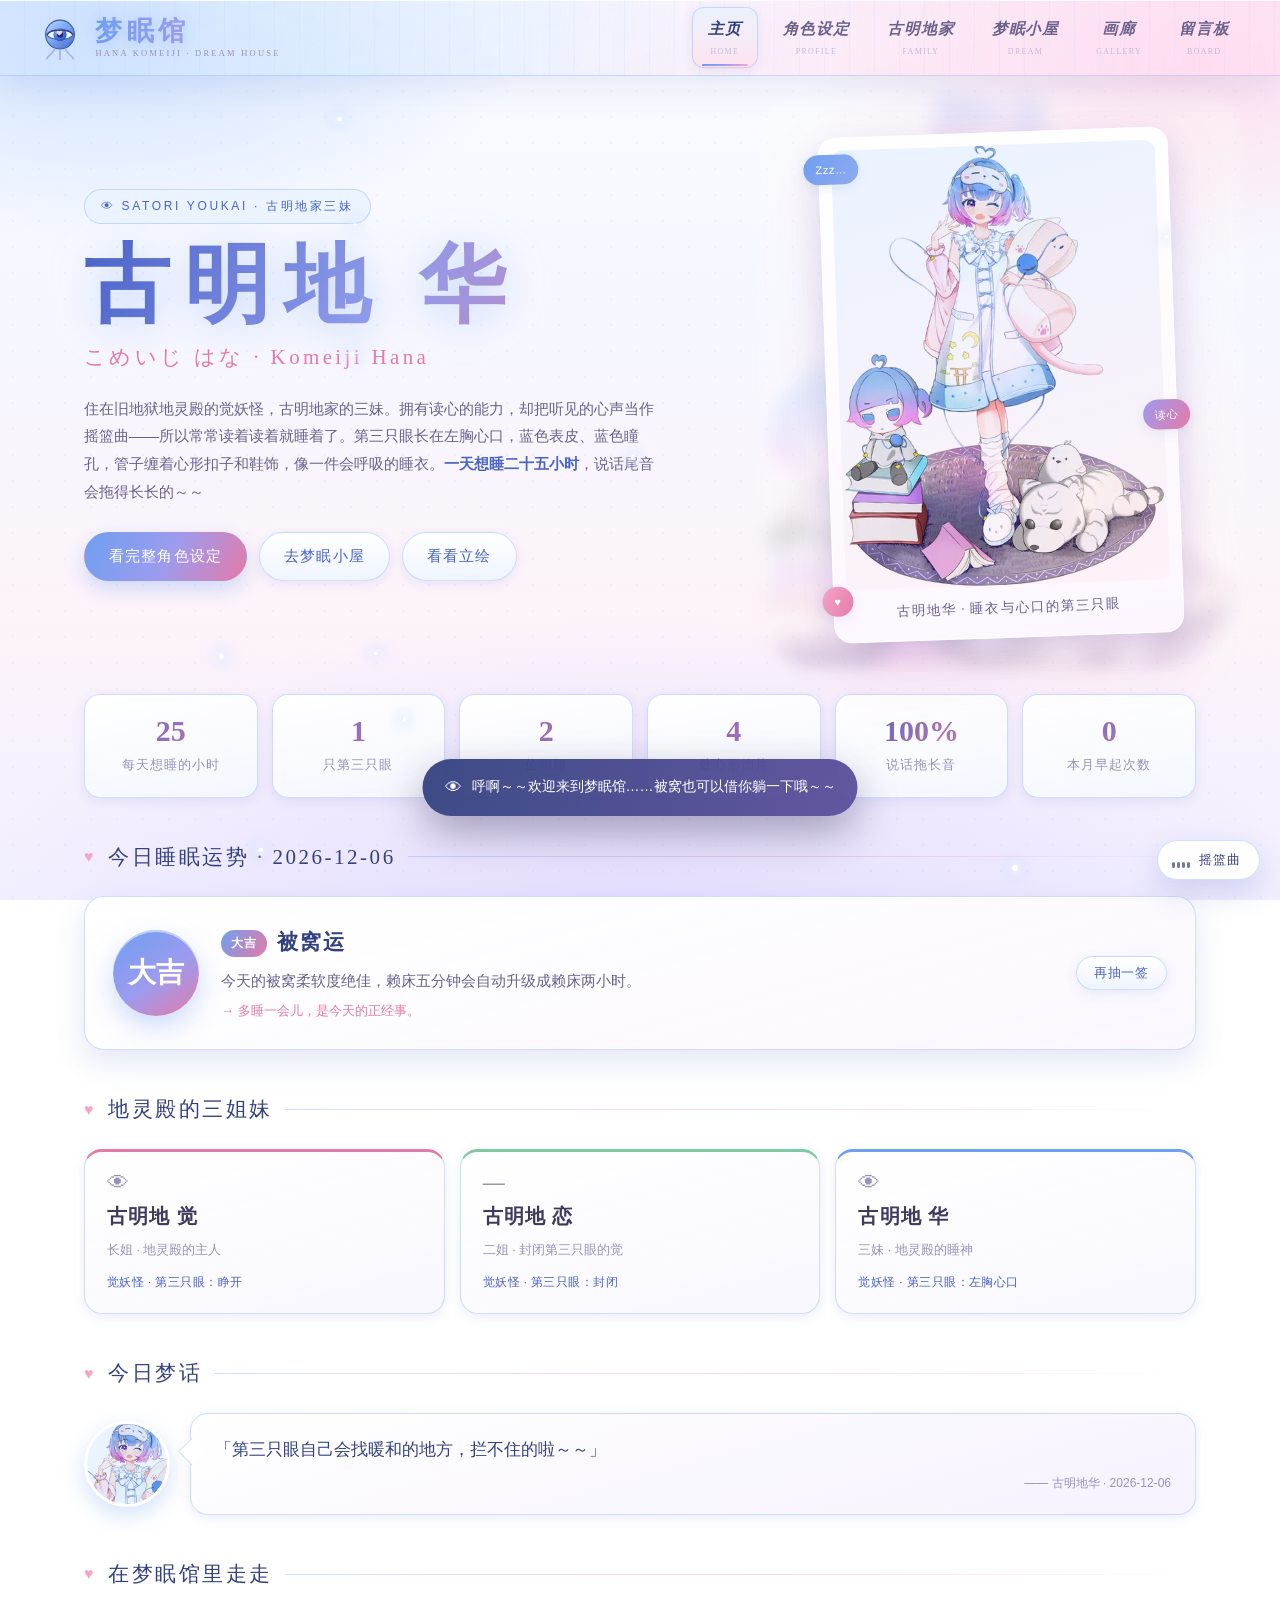
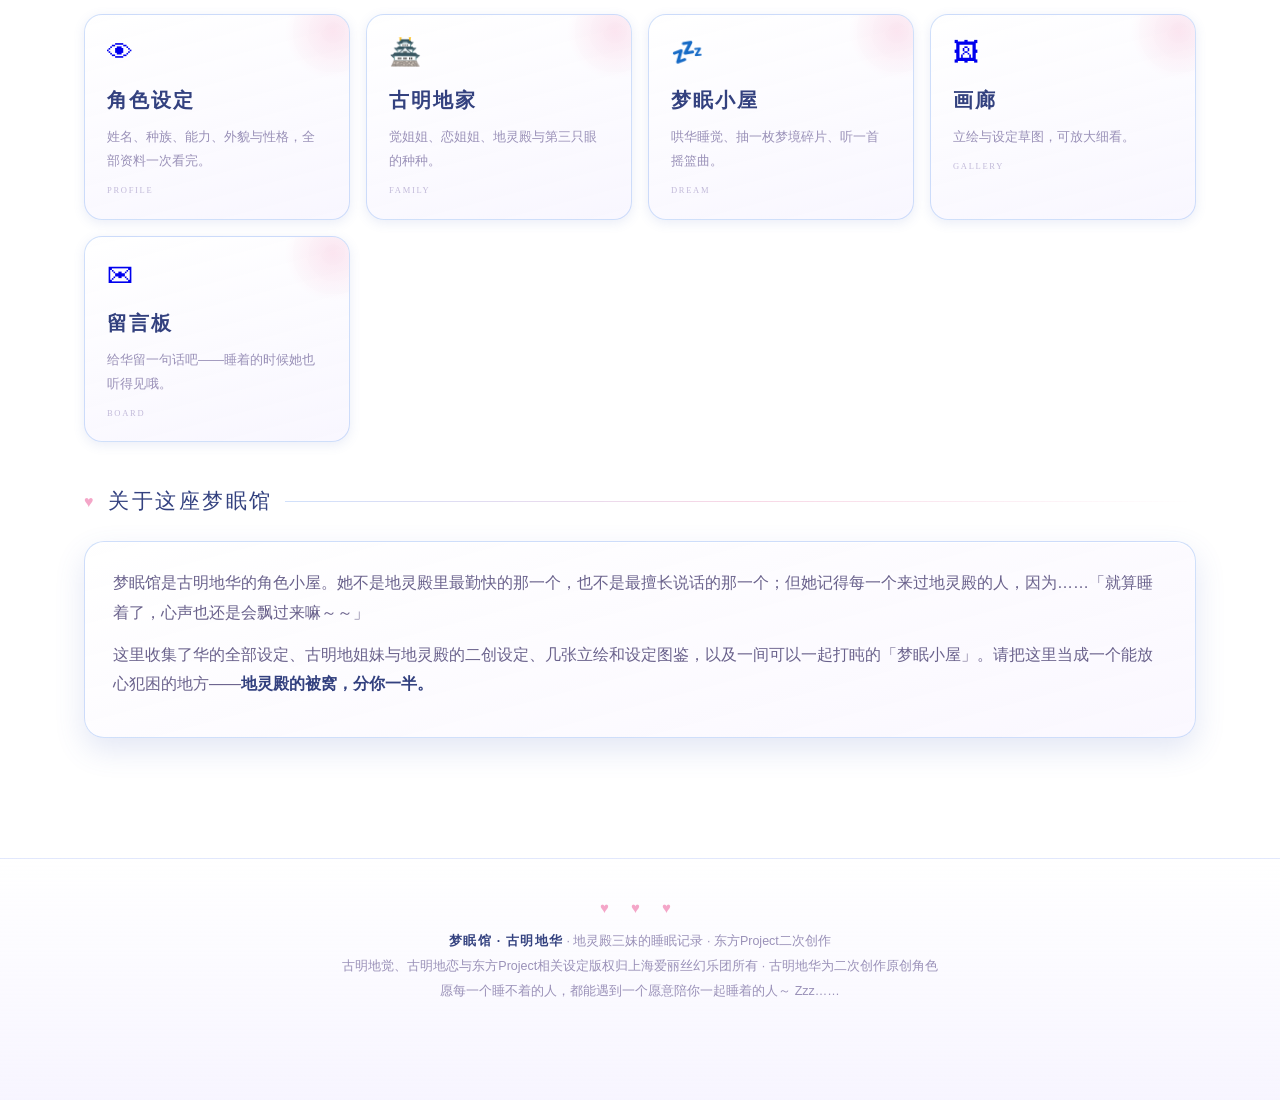
==== commit 8495f5e5: "部署 梦眠馆 · 古明地华（2026-09-18 01:48:37）" ====
--- a/index.html
+++ b/index.html
@@ -104,6 +104,7 @@
   愿每一个睡不着的人，都能遇到一个愿意陪你一起睡着的人～ Zzz……
 </footer>
 
+<script src="js/site.js"></script>
 <script src="js/data.js"></script>
 <script src="js/app.js"></script>
 </body>
--- a/css/style.css
+++ b/css/style.css
@@ -674,6 +674,13 @@
 .mb-top time { font-size: 11.5px; color: var(--ink-4); }
 .mb-body p { margin-top: 7px; font-size: 14px; color: var(--ink-2); }
 .mb-item.preset { background: linear-gradient(90deg, rgba(234, 243, 255, .35), transparent); }
+.mb-status { padding: 0 26px; }
+.mb-note { display: block; padding: 12px 0 0; font-size: 12.5px; color: var(--ink-3); line-height: 1.8; }
+.mb-empty { text-align: center; color: var(--ink-4); padding: 36px 0 46px; }
+.mb-ops { margin-top: 8px; }
+.mb-ops a { font-size: 12px; color: var(--blue-deep); text-decoration: none; border-bottom: 1px dashed var(--line); transition: all .2s ease; }
+.mb-ops a:hover { color: var(--pink-deep); border-bottom-color: var(--line-pink); }
+.mb-more { padding: 0 26px 22px; text-align: center; }
 
 /* ============================================================
    摇篮曲按钮 / 提示 / 飘字 / 页脚
@@ -769,6 +776,7 @@
   .attr .k { flex-basis: 60px; }
   .grid-g { grid-template-columns: repeat(auto-fill, minmax(150px, 1fr)); gap: 12px; }
   .mb-form, .mb-list { padding-left: 16px; padding-right: 16px; }
+  .mb-status, .mb-more { padding-left: 16px; padding-right: 16px; }
   .mb-nick { max-width: 100%; }
   .mb-note { font-size: 11px; }
   .mb-role { display: none; }
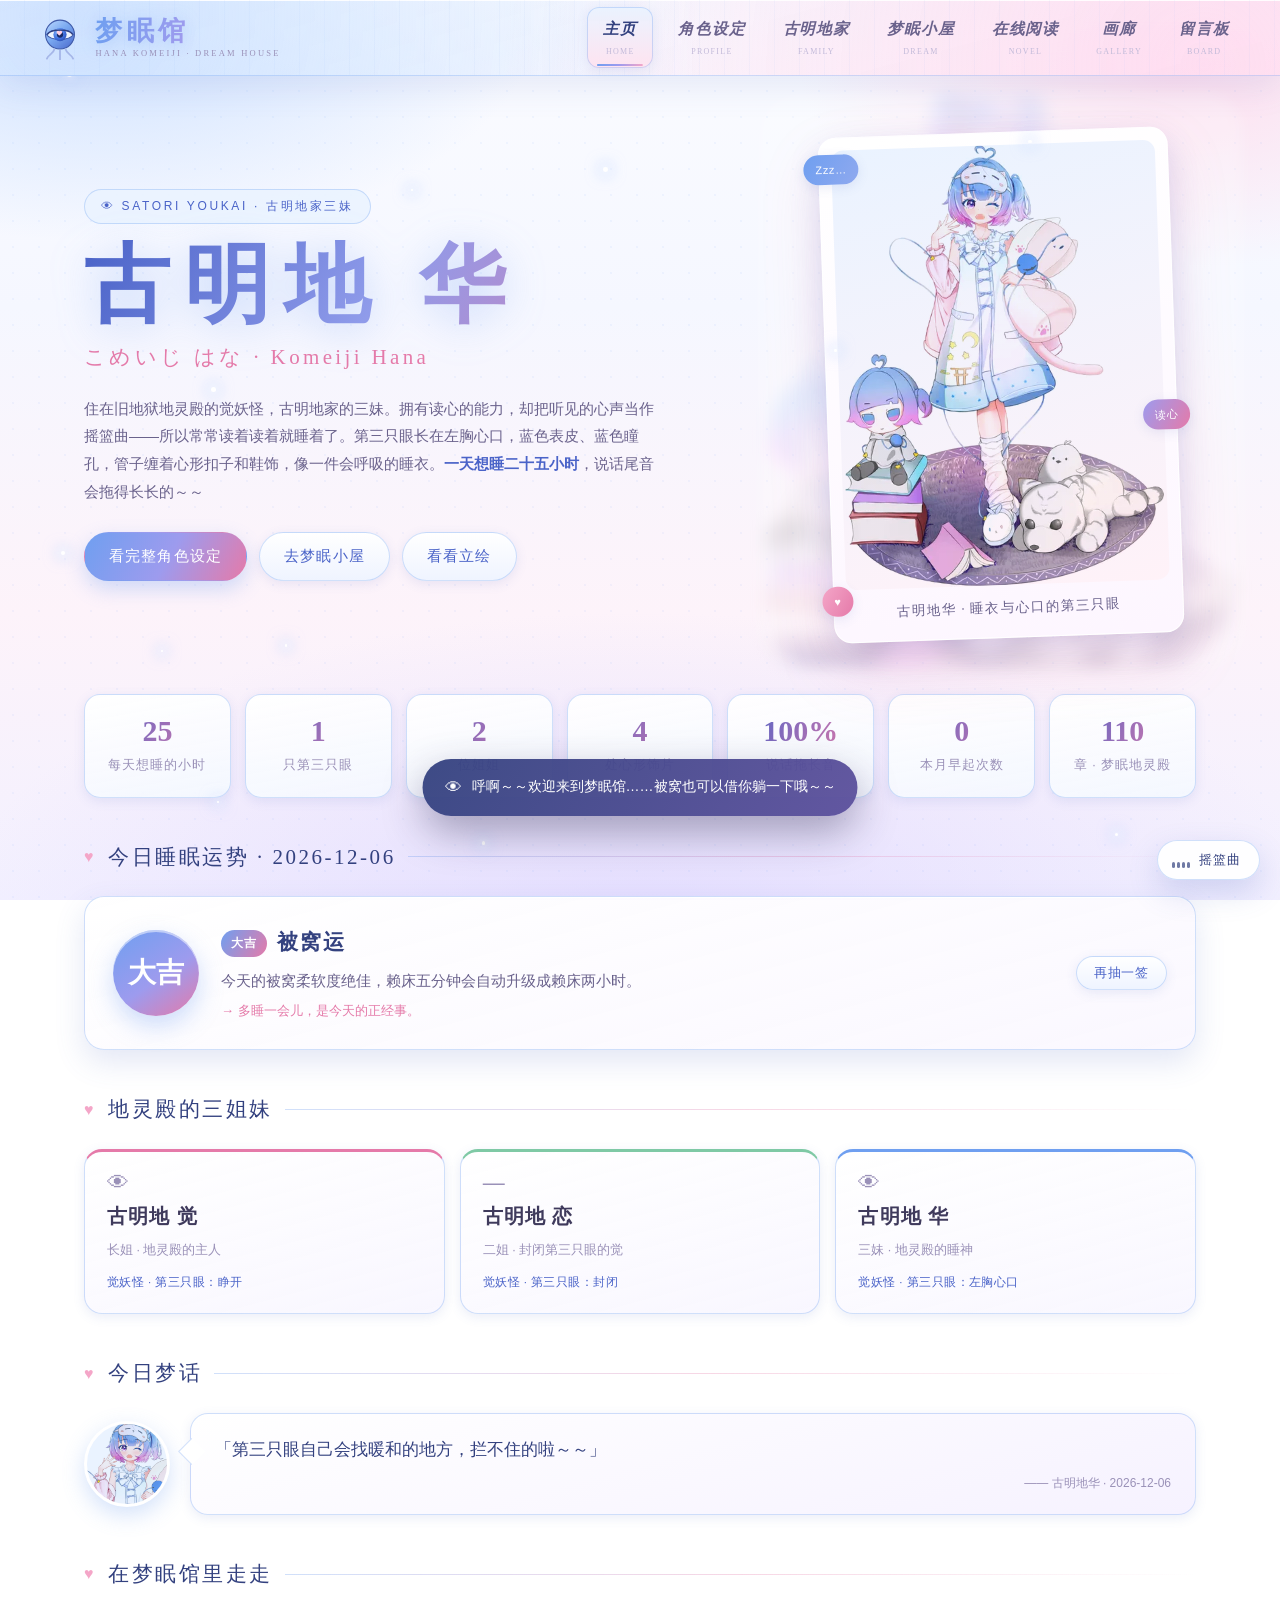
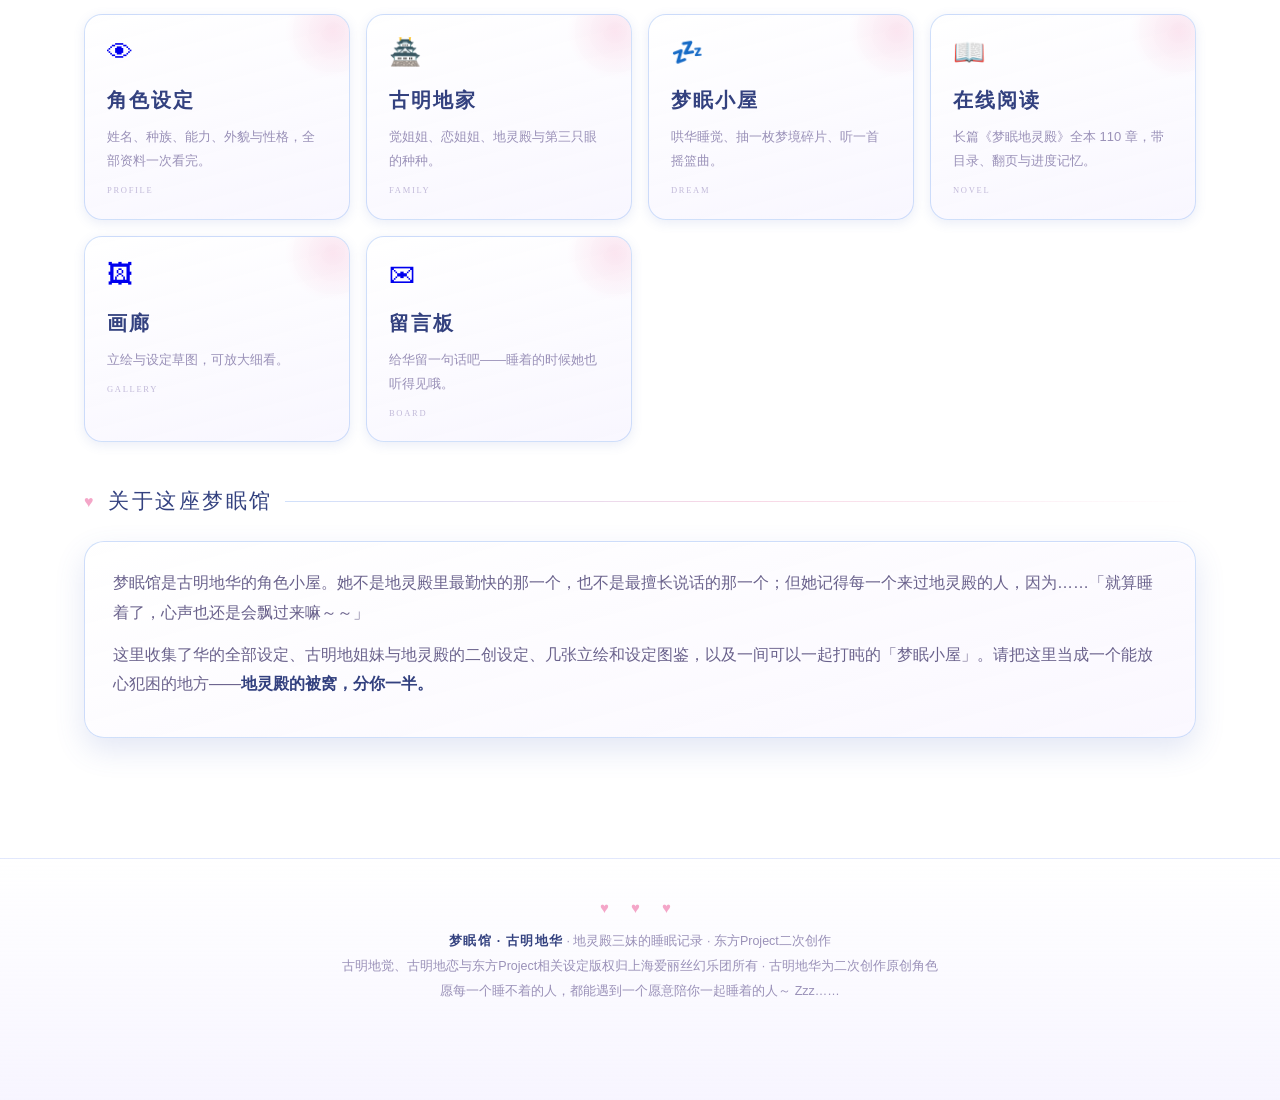
==== commit 38b8ff9d: "部署 梦眠馆 · 古明地华（2026-09-18 07:13:23）" ====
--- a/index.html
+++ b/index.html
@@ -50,6 +50,7 @@
     <a href="#/profile" data-r="profile"><span class="n-zh">角色设定</span><span class="n-en">PROFILE</span></a>
     <a href="#/family" data-r="family"><span class="n-zh">古明地家</span><span class="n-en">FAMILY</span></a>
     <a href="#/dream" data-r="dream"><span class="n-zh">梦眠小屋</span><span class="n-en">DREAM</span></a>
+    <a href="#/novel" data-r="novel"><span class="n-zh">在线阅读</span><span class="n-en">NOVEL</span></a>
     <a href="#/gallery" data-r="gallery"><span class="n-zh">画廊</span><span class="n-en">GALLERY</span></a>
     <a href="#/board" data-r="board"><span class="n-zh">留言板</span><span class="n-en">BOARD</span></a>
   </nav>
@@ -71,6 +72,7 @@
   <section class="page" id="pg-profile"></section>
   <section class="page" id="pg-family"></section>
   <section class="page" id="pg-dream"></section>
+  <section class="page" id="pg-novel"></section>
   <section class="page" id="pg-gallery"></section>
   <section class="page" id="pg-board"></section>
 </main>
@@ -106,6 +108,7 @@
 
 <script src="js/site.js"></script>
 <script src="js/data.js"></script>
+<script src="js/novel.js"></script>
 <script src="js/app.js"></script>
 </body>
 </html>
--- a/css/style.css
+++ b/css/style.css
@@ -581,6 +581,85 @@
 .tips h3 { font-family: "STKaiti", "KaiTi", serif; font-size: 20px; color: var(--blue-dark); margin-bottom: 8px; }
 
 /* ============================================================
+   在线阅读（长篇《梦眠地灵殿》）
+   ============================================================ */
+.nv-reader { display: flex; gap: 22px; align-items: flex-start; }
+.nv-side {
+  flex: 0 0 282px; position: sticky; top: calc(var(--header-h) + 16px);
+  max-height: calc(100vh - var(--header-h) - 34px); overflow: auto;
+  background: linear-gradient(165deg, rgba(255, 255, 255, .97), rgba(248, 246, 255, .93));
+  border: 1px solid var(--line); border-radius: 18px; padding: 18px 16px; box-shadow: var(--sh-s);
+}
+.nv-book h2 { font-family: "STKaiti", "KaiTi", serif; font-size: 24px; color: var(--blue-dark); letter-spacing: .08em; }
+.nv-sub { font-size: 12px; color: var(--ink-3); margin-top: 3px; }
+.nv-meta { font-size: 11.5px; color: var(--ink-4); margin-top: 6px; }
+.nv-search {
+  width: 100%; margin: 12px 0; padding: 8px 12px; border-radius: 10px;
+  border: 1px solid var(--line); font-family: inherit; font-size: 13px; outline: none;
+  background: rgba(255, 255, 255, .9);
+}
+.nv-search:focus { border-color: var(--pink); box-shadow: 0 0 0 3px rgba(244, 166, 200, .2); }
+.nv-toc { display: flex; flex-direction: column; gap: 2px; }
+.nv-vol { margin: 12px 0 5px; font-size: 12px; letter-spacing: .1em; color: var(--pink-deep); border-bottom: 1px dashed var(--line-soft); padding-bottom: 4px; }
+.nv-chap { display: flex; gap: 8px; align-items: baseline; padding: 6px 9px; border-radius: 9px; font-size: 13px; color: var(--ink-2); text-decoration: none; transition: all .18s; }
+.nv-chap:hover { background: rgba(234, 243, 255, .9); color: var(--blue-deep); }
+.nv-chap.on { background: linear-gradient(120deg, var(--blue-pale), var(--pink-pale)); color: var(--blue-dark); font-weight: 700; }
+.nv-cno { font-family: "Trebuchet MS", sans-serif; font-size: 11px; color: var(--ink-4); }
+.nv-empty { font-size: 12.5px; color: var(--ink-4); padding: 12px 4px; }
+.nv-main { flex: 1; min-width: 0; }
+.nv-toolbar {
+  display: flex; align-items: center; gap: 10px; flex-wrap: wrap; padding: 10px 14px; border-radius: 14px;
+  background: linear-gradient(165deg, rgba(255, 255, 255, .96), rgba(248, 246, 255, .92));
+  border: 1px solid var(--line); box-shadow: var(--sh-s);
+}
+.nv-crumb { flex: 1; min-width: 120px; font-size: 12.5px; color: var(--ink-3); }
+.nv-tools { display: flex; gap: 6px; flex-wrap: wrap; }
+.nv-progressbar { height: 5px; border-radius: 999px; background: rgba(111, 159, 240, .14); overflow: hidden; margin: 12px 2px 0; }
+.nv-progressbar i { display: block; height: 100%; width: 0; border-radius: 999px; background: var(--grad); transition: width .35s ease; }
+.nv-text {
+  margin-top: 18px; padding: 34px clamp(18px, 4vw, 54px); border-radius: 20px;
+  background: linear-gradient(165deg, rgba(255, 255, 255, .97), rgba(250, 248, 255, .94));
+  border: 1px solid var(--line); box-shadow: var(--sh-s); line-height: 2.05; color: var(--ink);
+}
+.nv-ch-title { font-family: "STKaiti", "KaiTi", serif; font-size: 1.55em; color: var(--blue-dark); letter-spacing: .08em; margin-bottom: 22px; text-align: center; }
+.nv-text p { margin: 0 0 1.05em; text-indent: 2em; }
+.nv-break { text-align: center; text-indent: 0; color: var(--pink-deep); letter-spacing: .5em; margin: 1.6em 0; }
+.nv-nav { display: flex; align-items: center; justify-content: space-between; gap: 10px; margin-top: 18px; }
+.nv-read-count { font-size: 12.5px; color: var(--ink-4); font-family: "Trebuchet MS", sans-serif; }
+.nv-tip { text-align: center; font-size: 12px; color: var(--ink-4); margin-top: 14px; }
+.nv-menu { display: none; }
+.nv-backdrop { display: none; }
+
+/* 阅读器夜间模式 */
+.nv-reader.night .nv-side, .nv-reader.night .nv-toolbar { background: linear-gradient(165deg, #2c2a52, #3a3468); border-color: rgba(255, 255, 255, .16); }
+.nv-reader.night .nv-book h2, .nv-reader.night .nv-ch-title { color: #dfe6ff; }
+.nv-reader.night .nv-sub, .nv-reader.night .nv-meta, .nv-reader.night .nv-crumb, .nv-reader.night .nv-tip, .nv-reader.night .nv-read-count { color: #a9a3cf; }
+.nv-reader.night .nv-chap { color: #cfc9ee; }
+.nv-reader.night .nv-chap:hover { background: rgba(255, 255, 255, .08); color: #fff; }
+.nv-reader.night .nv-chap.on { background: linear-gradient(120deg, rgba(143, 183, 245, .35), rgba(244, 166, 200, .3)); color: #fff; }
+.nv-reader.night .nv-cno { color: #8f88b8; }
+.nv-reader.night .nv-vol { color: #f4a6c8; border-bottom-color: rgba(255, 255, 255, .12); }
+.nv-reader.night .nv-search { background: rgba(255, 255, 255, .08); border-color: rgba(255, 255, 255, .18); color: #eef; }
+.nv-reader.night .nv-text { background: linear-gradient(165deg, #302c58, #26234a); border-color: rgba(255, 255, 255, .13); color: #e6e2ff; }
+.nv-reader.night .nv-text p { color: #e6e2ff; }
+.nv-reader.night .nv-progressbar { background: rgba(255, 255, 255, .14); }
+.nv-reader.night .btn.ghost { background: rgba(255, 255, 255, .1); color: #dfe6ff; border-color: rgba(255, 255, 255, .2); }
+.nv-reader.night .btn.ghost:hover { color: #fff; }
+
+@media (max-width: 900px) {
+  .nv-reader { display: block; }
+  .nv-side {
+    position: fixed; left: 0; top: 0; bottom: 0; z-index: 960; width: min(82vw, 320px);
+    max-height: none; border-radius: 0 18px 18px 0; transform: translateX(-104%);
+    transition: transform .28s ease;
+  }
+  .nv-reader.drawer .nv-side { transform: none; }
+  .nv-reader.drawer .nv-backdrop { display: block; position: fixed; inset: 0; z-index: 955; background: rgba(30, 27, 58, .5); }
+  .nv-menu { display: inline-flex; }
+  .nv-toolbar { position: sticky; top: calc(var(--header-h) + 4px); z-index: 5; }
+}
+
+/* ============================================================
    画廊 / 灯箱
    ============================================================ */
 .filters { display: flex; justify-content: center; gap: 9px; flex-wrap: wrap; margin-bottom: 24px; }
